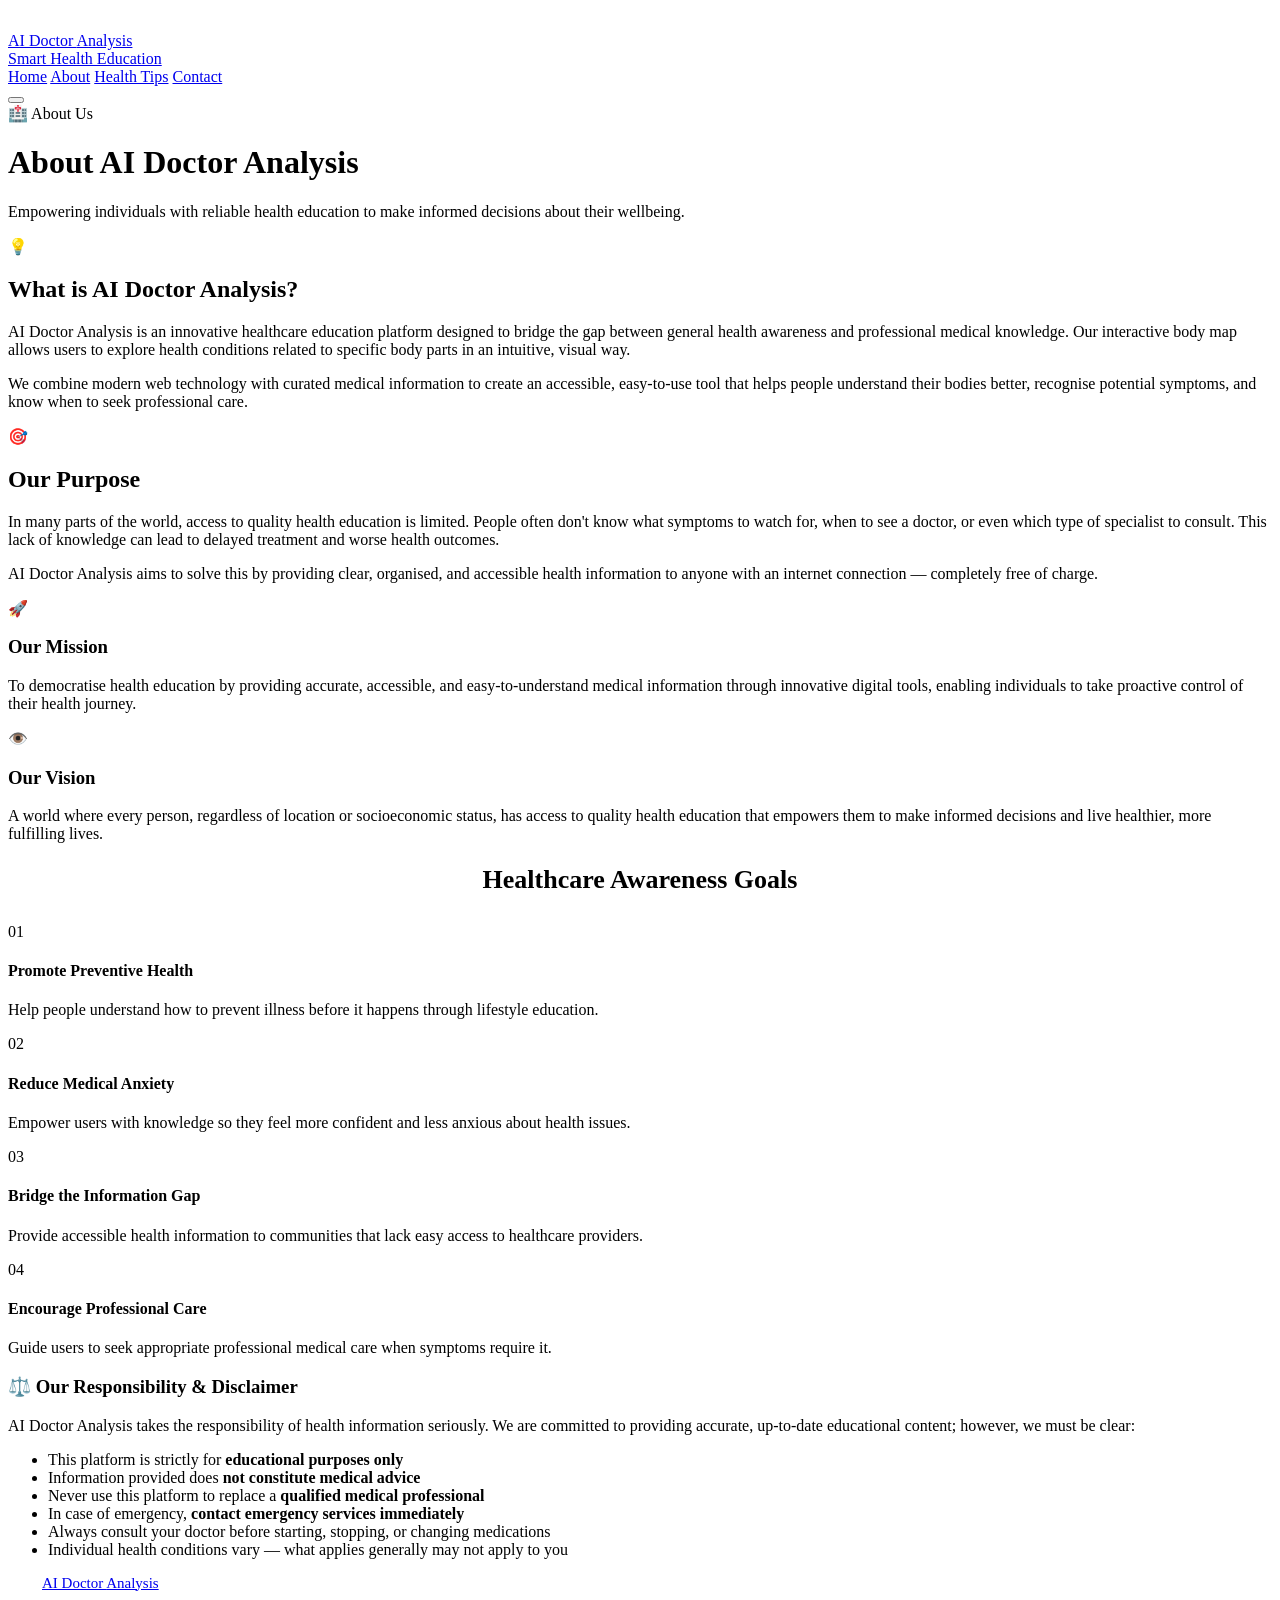
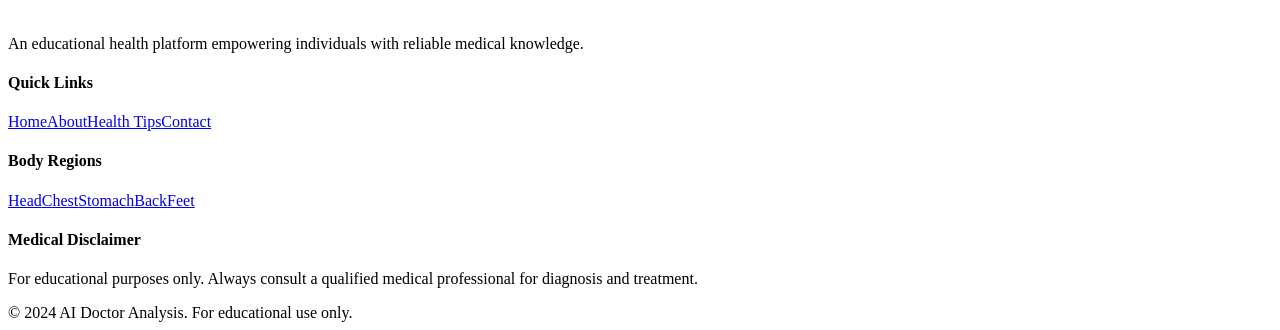
==== about.html @ 5b2f1f3f "Add files via upload" ====
<!DOCTYPE html>
<html lang="en">
<head>
<meta charset="UTF-8"><meta name="viewport" content="width=device-width,initial-scale=1">
<title>About — AI Doctor Analysis</title>
<link rel="stylesheet" href="css/style.css">
</head>
<body>
<header>
  <div class="hdr">
    <a href="index.html" class="logo">
      <div class="logo-ic"><svg width="20" height="20" viewBox="0 0 24 24" fill="none" stroke="white" stroke-width="2.5"><path d="M22 12h-4l-3 9L9 3l-3 9H2"/></svg></div>
      <div><div class="logo-t">AI Doctor <span>Analysis</span></div><div class="logo-s">Smart Health Education</div></div>
    </a>
    <nav class="main-nav" id="main-nav">
      <a href="index.html" class="nav-link">Home</a>
      <a href="about.html" class="nav-link active">About</a>
      <a href="tips.html" class="nav-link">Health Tips</a>
      <a href="contact.html" class="nav-link">Contact</a>
    </nav>
    <button class="hamburger" onclick="toggleMenu()"><span></span><span></span><span></span></button>
  </div>
</header>

<div class="pg-hero about">
  <div class="container">
    <div class="badge">🏥 About Us</div>
    <h1>About AI Doctor Analysis</h1>
    <p>Empowering individuals with reliable health education to make informed decisions about their wellbeing.</p>
  </div>
</div>

<div class="container about-body">

  <div class="about-card reveal">
    <div class="about-ico">💡</div>
    <div>
      <h2>What is AI Doctor Analysis?</h2>
      <p>AI Doctor Analysis is an innovative healthcare education platform designed to bridge the gap between general health awareness and professional medical knowledge. Our interactive body map allows users to explore health conditions related to specific body parts in an intuitive, visual way.</p>
      <p>We combine modern web technology with curated medical information to create an accessible, easy-to-use tool that helps people understand their bodies better, recognise potential symptoms, and know when to seek professional care.</p>
    </div>
  </div>

  <div class="about-card reveal">
    <div class="about-ico">🎯</div>
    <div>
      <h2>Our Purpose</h2>
      <p>In many parts of the world, access to quality health education is limited. People often don't know what symptoms to watch for, when to see a doctor, or even which type of specialist to consult. This lack of knowledge can lead to delayed treatment and worse health outcomes.</p>
      <p>AI Doctor Analysis aims to solve this by providing clear, organised, and accessible health information to anyone with an internet connection — completely free of charge.</p>
    </div>
  </div>

  <div class="mv-grid reveal">
    <div class="mv-card mission">
      <div class="mv-ico">🚀</div>
      <h3>Our Mission</h3>
      <p>To democratise health education by providing accurate, accessible, and easy-to-understand medical information through innovative digital tools, enabling individuals to take proactive control of their health journey.</p>
    </div>
    <div class="mv-card vision">
      <div class="mv-ico">👁️</div>
      <h3>Our Vision</h3>
      <p>A world where every person, regardless of location or socioeconomic status, has access to quality health education that empowers them to make informed decisions and live healthier, more fulfilling lives.</p>
    </div>
  </div>

  <div class="reveal">
    <h2 style="font-size:26px;color:var(--pr);text-align:center;margin-bottom:28px">Healthcare Awareness Goals</h2>
    <div class="goals-grid">
      <div class="goal-item"><div class="goal-num">01</div><div><h4>Promote Preventive Health</h4><p>Help people understand how to prevent illness before it happens through lifestyle education.</p></div></div>
      <div class="goal-item"><div class="goal-num">02</div><div><h4>Reduce Medical Anxiety</h4><p>Empower users with knowledge so they feel more confident and less anxious about health issues.</p></div></div>
      <div class="goal-item"><div class="goal-num">03</div><div><h4>Bridge the Information Gap</h4><p>Provide accessible health information to communities that lack easy access to healthcare providers.</p></div></div>
      <div class="goal-item"><div class="goal-num">04</div><div><h4>Encourage Professional Care</h4><p>Guide users to seek appropriate professional medical care when symptoms require it.</p></div></div>
    </div>
  </div>

  <div class="resp-card reveal">
    <h3>⚖️ Our Responsibility &amp; Disclaimer</h3>
    <p>AI Doctor Analysis takes the responsibility of health information seriously. We are committed to providing accurate, up-to-date educational content; however, we must be clear:</p>
    <ul>
      <li>This platform is strictly for <strong>educational purposes only</strong></li>
      <li>Information provided does <strong>not constitute medical advice</strong></li>
      <li>Never use this platform to replace a <strong>qualified medical professional</strong></li>
      <li>In case of emergency, <strong>contact emergency services immediately</strong></li>
      <li>Always consult your doctor before starting, stopping, or changing medications</li>
      <li>Individual health conditions vary — what applies generally may not apply to you</li>
    </ul>
  </div>

</div>

<footer>
  <div class="container">
    <div class="foot-grid">
      <div class="foot-brand">
        <a href="index.html" class="logo" style="margin-bottom:10px;display:inline-flex">
          <div class="logo-ic" style="width:34px;height:34px"><svg width="16" height="16" viewBox="0 0 24 24" fill="none" stroke="white" stroke-width="2.5"><path d="M22 12h-4l-3 9L9 3l-3 9H2"/></svg></div>
          <div><div class="logo-t" style="font-size:15px">AI Doctor <span>Analysis</span></div></div>
        </a>
        <p>An educational health platform empowering individuals with reliable medical knowledge.</p>
      </div>
      <div class="foot-links"><h4>Quick Links</h4><a href="index.html">Home</a><a href="about.html">About</a><a href="tips.html">Health Tips</a><a href="contact.html">Contact</a></div>
      <div class="foot-links"><h4>Body Regions</h4><a href="illness.html?part=head">Head</a><a href="illness.html?part=chest">Chest</a><a href="illness.html?part=stomach">Stomach</a><a href="illness.html?part=back">Back</a><a href="illness.html?part=feet">Feet</a></div>
      <div class="foot-disc"><h4>Medical Disclaimer</h4><p>For educational purposes only. Always consult a qualified medical professional for diagnosis and treatment.</p></div>
    </div>
    <div class="foot-btm">© 2024 AI Doctor Analysis. For educational use only.</div>
  </div>
</footer>

<div id="toast" class="toast"></div>
<script src="js/data.js"></script>
<script>document.addEventListener('DOMContentLoaded', initReveal);</script>
</body>
</html>
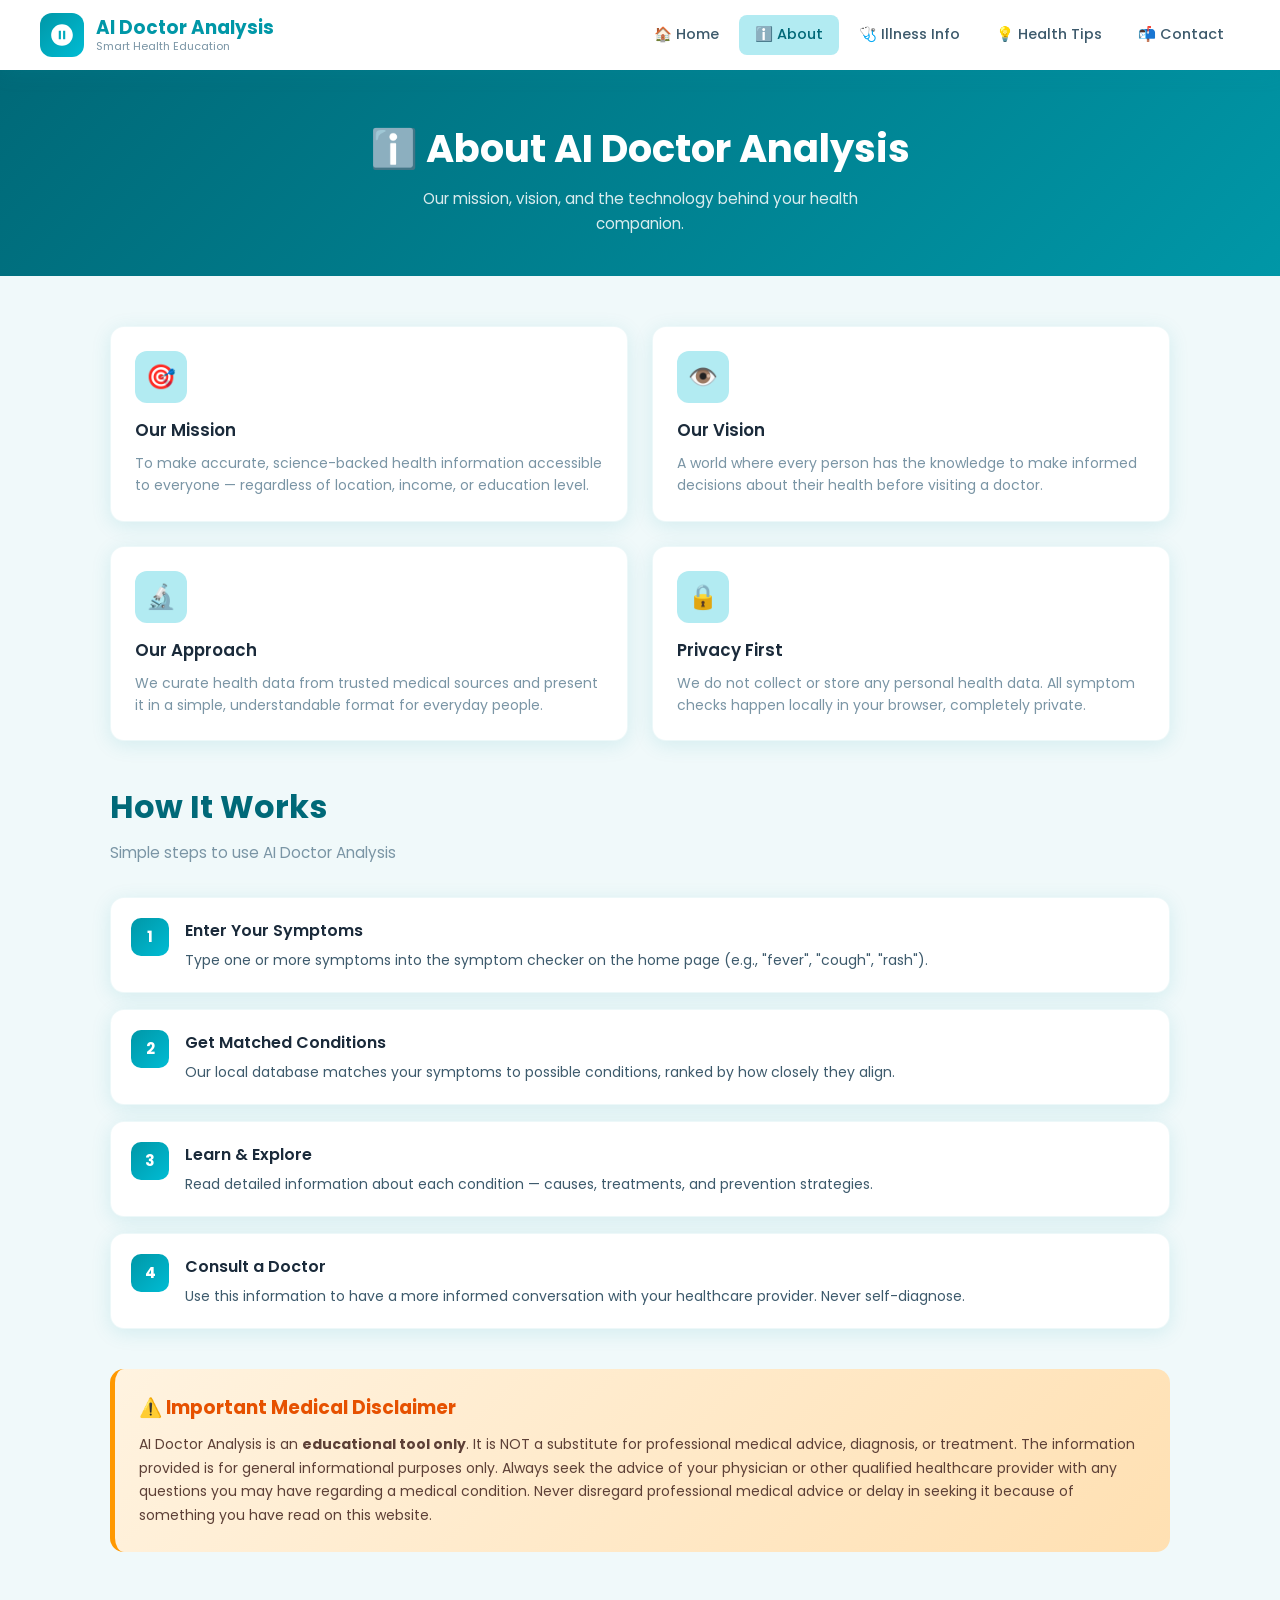
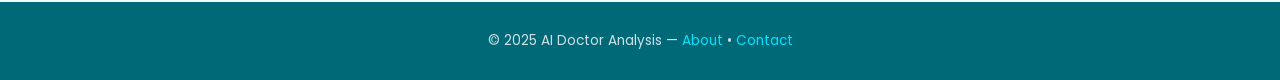
==== commit 19b14d3f: "Add files via upload" ====
--- a/about.html
+++ b/about.html
@@ -1,113 +1,140 @@
 <!DOCTYPE html>
 <html lang="en">
 <head>
-<meta charset="UTF-8"><meta name="viewport" content="width=device-width,initial-scale=1">
-<title>About — AI Doctor Analysis</title>
-<link rel="stylesheet" href="css/style.css">
+  <meta charset="UTF-8" />
+  <meta name="viewport" content="width=device-width, initial-scale=1.0" />
+  <title>About - AI Doctor Analysis</title>
+  <link rel="stylesheet" href="css/style.css" />
 </head>
 <body>
-<header>
-  <div class="hdr">
-    <a href="index.html" class="logo">
-      <div class="logo-ic"><svg width="20" height="20" viewBox="0 0 24 24" fill="none" stroke="white" stroke-width="2.5"><path d="M22 12h-4l-3 9L9 3l-3 9H2"/></svg></div>
-      <div><div class="logo-t">AI Doctor <span>Analysis</span></div><div class="logo-s">Smart Health Education</div></div>
-    </a>
-    <nav class="main-nav" id="main-nav">
-      <a href="index.html" class="nav-link">Home</a>
-      <a href="about.html" class="nav-link active">About</a>
-      <a href="tips.html" class="nav-link">Health Tips</a>
-      <a href="contact.html" class="nav-link">Contact</a>
-    </nav>
-    <button class="hamburger" onclick="toggleMenu()"><span></span><span></span><span></span></button>
-  </div>
-</header>
 
-<div class="pg-hero about">
-  <div class="container">
-    <div class="badge">🏥 About Us</div>
-    <h1>About AI Doctor Analysis</h1>
-    <p>Empowering individuals with reliable health education to make informed decisions about their wellbeing.</p>
-  </div>
-</div>
+  <div class="nav-overlay" id="navOverlay"></div>
 
-<div class="container about-body">
+  <nav class="navbar">
+    <div class="navbar-container">
+      <a href="index.html" class="navbar-brand">
+        <div class="brand-icon">
+          <svg viewBox="0 0 24 24" xmlns="http://www.w3.org/2000/svg">
+            <path d="M12 2C6.48 2 2 6.48 2 12s4.48 10 10 10 10-4.48 10-10S17.52 2 12 2zm-1 14H9V8h2v8zm4 0h-2V8h2v8z"/>
+          </svg>
+        </div>
+        <div class="brand-text">
+          <span class="brand-name">AI Doctor Analysis</span>
+          <span class="brand-tagline">Smart Health Education</span>
+        </div>
+      </a>
+      <button class="hamburger" id="hamburger" aria-label="Toggle menu" aria-expanded="false">
+        <span></span><span></span><span></span>
+      </button>
+      <ul class="navbar-links" id="navLinks">
+        <li><a href="index.html">🏠 Home</a></li>
+        <li><a href="about.html">ℹ️ About</a></li>
+        <li><a href="illness.html">🩺 Illness Info</a></li>
+        <li><a href="tips.html">💡 Health Tips</a></li>
+        <li><a href="contact.html">📬 Contact</a></li>
+      </ul>
+    </div>
+  </nav>
 
-  <div class="about-card reveal">
-    <div class="about-ico">💡</div>
-    <div>
-      <h2>What is AI Doctor Analysis?</h2>
-      <p>AI Doctor Analysis is an innovative healthcare education platform designed to bridge the gap between general health awareness and professional medical knowledge. Our interactive body map allows users to explore health conditions related to specific body parts in an intuitive, visual way.</p>
-      <p>We combine modern web technology with curated medical information to create an accessible, easy-to-use tool that helps people understand their bodies better, recognise potential symptoms, and know when to seek professional care.</p>
+  <main class="page-content">
+
+    <div class="page-header">
+      <h1>ℹ️ About AI Doctor Analysis</h1>
+      <p>Our mission, vision, and the technology behind your health companion.</p>
     </div>
-  </div>
 
-  <div class="about-card reveal">
-    <div class="about-ico">🎯</div>
-    <div>
-      <h2>Our Purpose</h2>
-      <p>In many parts of the world, access to quality health education is limited. People often don't know what symptoms to watch for, when to see a doctor, or even which type of specialist to consult. This lack of knowledge can lead to delayed treatment and worse health outcomes.</p>
-      <p>AI Doctor Analysis aims to solve this by providing clear, organised, and accessible health information to anyone with an internet connection — completely free of charge.</p>
-    </div>
-  </div>
+    <section class="section">
+      <div class="container">
 
-  <div class="mv-grid reveal">
-    <div class="mv-card mission">
-      <div class="mv-ico">🚀</div>
-      <h3>Our Mission</h3>
-      <p>To democratise health education by providing accurate, accessible, and easy-to-understand medical information through innovative digital tools, enabling individuals to take proactive control of their health journey.</p>
-    </div>
-    <div class="mv-card vision">
-      <div class="mv-ico">👁️</div>
-      <h3>Our Vision</h3>
-      <p>A world where every person, regardless of location or socioeconomic status, has access to quality health education that empowers them to make informed decisions and live healthier, more fulfilling lives.</p>
-    </div>
-  </div>
+        <!-- Mission -->
+        <div style="display:grid;grid-template-columns:1fr 1fr;gap:24px;margin-bottom:40px;" class="about-grid">
+          <div class="card">
+            <div class="card-icon">🎯</div>
+            <h3>Our Mission</h3>
+            <p>To make accurate, science-backed health information accessible to everyone — regardless of location, income, or education level.</p>
+          </div>
+          <div class="card">
+            <div class="card-icon">👁️</div>
+            <h3>Our Vision</h3>
+            <p>A world where every person has the knowledge to make informed decisions about their health before visiting a doctor.</p>
+          </div>
+          <div class="card">
+            <div class="card-icon">🔬</div>
+            <h3>Our Approach</h3>
+            <p>We curate health data from trusted medical sources and present it in a simple, understandable format for everyday people.</p>
+          </div>
+          <div class="card">
+            <div class="card-icon">🔒</div>
+            <h3>Privacy First</h3>
+            <p>We do not collect or store any personal health data. All symptom checks happen locally in your browser, completely private.</p>
+          </div>
+        </div>
 
-  <div class="reveal">
-    <h2 style="font-size:26px;color:var(--pr);text-align:center;margin-bottom:28px">Healthcare Awareness Goals</h2>
-    <div class="goals-grid">
-      <div class="goal-item"><div class="goal-num">01</div><div><h4>Promote Preventive Health</h4><p>Help people understand how to prevent illness before it happens through lifestyle education.</p></div></div>
-      <div class="goal-item"><div class="goal-num">02</div><div><h4>Reduce Medical Anxiety</h4><p>Empower users with knowledge so they feel more confident and less anxious about health issues.</p></div></div>
-      <div class="goal-item"><div class="goal-num">03</div><div><h4>Bridge the Information Gap</h4><p>Provide accessible health information to communities that lack easy access to healthcare providers.</p></div></div>
-      <div class="goal-item"><div class="goal-num">04</div><div><h4>Encourage Professional Care</h4><p>Guide users to seek appropriate professional medical care when symptoms require it.</p></div></div>
-    </div>
-  </div>
+        <!-- How It Works -->
+        <h2 class="section-title">How It Works</h2>
+        <p class="section-subtitle">Simple steps to use AI Doctor Analysis</p>
 
-  <div class="resp-card reveal">
-    <h3>⚖️ Our Responsibility &amp; Disclaimer</h3>
-    <p>AI Doctor Analysis takes the responsibility of health information seriously. We are committed to providing accurate, up-to-date educational content; however, we must be clear:</p>
-    <ul>
-      <li>This platform is strictly for <strong>educational purposes only</strong></li>
-      <li>Information provided does <strong>not constitute medical advice</strong></li>
-      <li>Never use this platform to replace a <strong>qualified medical professional</strong></li>
-      <li>In case of emergency, <strong>contact emergency services immediately</strong></li>
-      <li>Always consult your doctor before starting, stopping, or changing medications</li>
-      <li>Individual health conditions vary — what applies generally may not apply to you</li>
-    </ul>
-  </div>
+        <div style="display:flex;flex-direction:column;gap:16px;margin-bottom:40px;">
+          <div class="tip-item">
+            <div class="tip-number">1</div>
+            <div>
+              <h3 style="font-size:1rem;font-weight:600;color:var(--text-dark);margin-bottom:6px;">Enter Your Symptoms</h3>
+              <p style="font-size:0.875rem;color:var(--text-mid);">Type one or more symptoms into the symptom checker on the home page (e.g., "fever", "cough", "rash").</p>
+            </div>
+          </div>
+          <div class="tip-item">
+            <div class="tip-number">2</div>
+            <div>
+              <h3 style="font-size:1rem;font-weight:600;color:var(--text-dark);margin-bottom:6px;">Get Matched Conditions</h3>
+              <p style="font-size:0.875rem;color:var(--text-mid);">Our local database matches your symptoms to possible conditions, ranked by how closely they align.</p>
+            </div>
+          </div>
+          <div class="tip-item">
+            <div class="tip-number">3</div>
+            <div>
+              <h3 style="font-size:1rem;font-weight:600;color:var(--text-dark);margin-bottom:6px;">Learn & Explore</h3>
+              <p style="font-size:0.875rem;color:var(--text-mid);">Read detailed information about each condition — causes, treatments, and prevention strategies.</p>
+            </div>
+          </div>
+          <div class="tip-item">
+            <div class="tip-number">4</div>
+            <div>
+              <h3 style="font-size:1rem;font-weight:600;color:var(--text-dark);margin-bottom:6px;">Consult a Doctor</h3>
+              <p style="font-size:0.875rem;color:var(--text-mid);">Use this information to have a more informed conversation with your healthcare provider. Never self-diagnose.</p>
+            </div>
+          </div>
+        </div>
 
-</div>
+        <!-- Disclaimer Box -->
+        <div style="background:linear-gradient(135deg,#fff3e0,#ffe0b2);border-radius:var(--border-radius);padding:24px;border-left:5px solid #ff9800;">
+          <h3 style="color:#e65100;margin-bottom:10px;">⚠️ Important Medical Disclaimer</h3>
+          <p style="font-size:0.875rem;color:#5d4037;line-height:1.7;">
+            AI Doctor Analysis is an <strong>educational tool only</strong>. It is NOT a substitute for professional medical advice, diagnosis, or treatment. 
+            The information provided is for general informational purposes only. Always seek the advice of your physician or other qualified healthcare provider 
+            with any questions you may have regarding a medical condition. Never disregard professional medical advice or delay in seeking it because of 
+            something you have read on this website.
+          </p>
+        </div>
 
-<footer>
-  <div class="container">
-    <div class="foot-grid">
-      <div class="foot-brand">
-        <a href="index.html" class="logo" style="margin-bottom:10px;display:inline-flex">
-          <div class="logo-ic" style="width:34px;height:34px"><svg width="16" height="16" viewBox="0 0 24 24" fill="none" stroke="white" stroke-width="2.5"><path d="M22 12h-4l-3 9L9 3l-3 9H2"/></svg></div>
-          <div><div class="logo-t" style="font-size:15px">AI Doctor <span>Analysis</span></div></div>
-        </a>
-        <p>An educational health platform empowering individuals with reliable medical knowledge.</p>
       </div>
-      <div class="foot-links"><h4>Quick Links</h4><a href="index.html">Home</a><a href="about.html">About</a><a href="tips.html">Health Tips</a><a href="contact.html">Contact</a></div>
-      <div class="foot-links"><h4>Body Regions</h4><a href="illness.html?part=head">Head</a><a href="illness.html?part=chest">Chest</a><a href="illness.html?part=stomach">Stomach</a><a href="illness.html?part=back">Back</a><a href="illness.html?part=feet">Feet</a></div>
-      <div class="foot-disc"><h4>Medical Disclaimer</h4><p>For educational purposes only. Always consult a qualified medical professional for diagnosis and treatment.</p></div>
-    </div>
-    <div class="foot-btm">© 2024 AI Doctor Analysis. For educational use only.</div>
-  </div>
-</footer>
+    </section>
 
-<div id="toast" class="toast"></div>
-<script src="js/data.js"></script>
-<script>document.addEventListener('DOMContentLoaded', initReveal);</script>
+  </main>
+
+  <footer>
+    <p>&copy; 2025 AI Doctor Analysis &mdash; <a href="about.html">About</a> &bull; <a href="contact.html">Contact</a></p>
+  </footer>
+
+  <script src="js/data.js"></script>
+  <script src="js/navbar.js"></script>
+  <script>
+    // Make about-grid single column on mobile
+    const grid = document.querySelector('.about-grid');
+    function adjustGrid() {
+      grid.style.gridTemplateColumns = window.innerWidth < 640 ? '1fr' : '1fr 1fr';
+    }
+    adjustGrid();
+    window.addEventListener('resize', adjustGrid);
+  </script>
 </body>
 </html>
--- a/css/style.css
+++ b/css/style.css
@@ -0,0 +1,710 @@
+/* ==========================================
+   AI Doctor - Complete Mobile-Responsive CSS
+   ========================================== */
+
+@import url('https://fonts.googleapis.com/css2?family=Poppins:wght@300;400;500;600;700&display=swap');
+
+:root {
+  --primary: #0097a7;
+  --primary-dark: #006978;
+  --primary-light: #b2ebf2;
+  --secondary: #00bcd4;
+  --accent: #00e5ff;
+  --white: #ffffff;
+  --light-bg: #f0f9fa;
+  --text-dark: #1a2a3a;
+  --text-mid: #3d5a6c;
+  --text-light: #7a95a5;
+  --card-bg: #ffffff;
+  --shadow: 0 4px 20px rgba(0,151,167,0.12);
+  --shadow-hover: 0 8px 30px rgba(0,151,167,0.22);
+  --border-radius: 14px;
+  --nav-height: 70px;
+}
+
+* {
+  margin: 0;
+  padding: 0;
+  box-sizing: border-box;
+}
+
+html {
+  scroll-behavior: smooth;
+}
+
+body {
+  font-family: 'Poppins', sans-serif;
+  background-color: var(--light-bg);
+  color: var(--text-dark);
+  line-height: 1.6;
+}
+
+/* ==========================================
+   NAVBAR - FULLY MOBILE RESPONSIVE
+   ========================================== */
+
+.navbar {
+  position: fixed;
+  top: 0;
+  left: 0;
+  width: 100%;
+  height: var(--nav-height);
+  background: var(--white);
+  box-shadow: 0 2px 20px rgba(0,151,167,0.15);
+  z-index: 1000;
+  display: flex;
+  align-items: center;
+  padding: 0 24px;
+}
+
+.navbar-container {
+  width: 100%;
+  max-width: 1200px;
+  margin: 0 auto;
+  display: flex;
+  align-items: center;
+  justify-content: space-between;
+}
+
+/* Logo */
+.navbar-brand {
+  display: flex;
+  align-items: center;
+  gap: 12px;
+  text-decoration: none;
+}
+
+.brand-icon {
+  width: 44px;
+  height: 44px;
+  background: linear-gradient(135deg, var(--primary), var(--secondary));
+  border-radius: 12px;
+  display: flex;
+  align-items: center;
+  justify-content: center;
+  flex-shrink: 0;
+}
+
+.brand-icon svg {
+  width: 26px;
+  height: 26px;
+  fill: white;
+}
+
+.brand-text {
+  display: flex;
+  flex-direction: column;
+  line-height: 1.2;
+}
+
+.brand-name {
+  font-size: 1.15rem;
+  font-weight: 700;
+  color: var(--primary);
+}
+
+.brand-tagline {
+  font-size: 0.68rem;
+  color: var(--text-light);
+  font-weight: 400;
+}
+
+/* Nav Links - Desktop */
+.navbar-links {
+  display: flex;
+  align-items: center;
+  gap: 4px;
+  list-style: none;
+}
+
+.navbar-links a {
+  text-decoration: none;
+  color: var(--text-mid);
+  font-size: 0.9rem;
+  font-weight: 500;
+  padding: 8px 16px;
+  border-radius: 8px;
+  transition: all 0.2s ease;
+  display: block;
+}
+
+.navbar-links a:hover,
+.navbar-links a.active {
+  background: var(--primary-light);
+  color: var(--primary-dark);
+}
+
+/* Hamburger Button - Hidden on desktop */
+.hamburger {
+  display: none;
+  flex-direction: column;
+  gap: 5px;
+  cursor: pointer;
+  padding: 8px;
+  border-radius: 8px;
+  border: none;
+  background: transparent;
+  transition: background 0.2s;
+  z-index: 1100;
+}
+
+.hamburger:hover {
+  background: var(--primary-light);
+}
+
+.hamburger span {
+  display: block;
+  width: 24px;
+  height: 2.5px;
+  background: var(--primary);
+  border-radius: 3px;
+  transition: all 0.3s ease;
+  transform-origin: center;
+}
+
+/* Hamburger Animation when open */
+.hamburger.open span:nth-child(1) {
+  transform: translateY(7.5px) rotate(45deg);
+}
+
+.hamburger.open span:nth-child(2) {
+  opacity: 0;
+  transform: scaleX(0);
+}
+
+.hamburger.open span:nth-child(3) {
+  transform: translateY(-7.5px) rotate(-45deg);
+}
+
+/* Mobile Overlay */
+.nav-overlay {
+  display: none;
+  position: fixed;
+  inset: 0;
+  background: rgba(0, 80, 95, 0.4);
+  backdrop-filter: blur(2px);
+  z-index: 998;
+  opacity: 0;
+  transition: opacity 0.3s ease;
+}
+
+.nav-overlay.active {
+  opacity: 1;
+}
+
+/* ==========================================
+   MOBILE NAVBAR
+   ========================================== */
+
+@media (max-width: 768px) {
+  .hamburger {
+    display: flex;
+  }
+
+  /* Mobile menu panel - slides in from right */
+  .navbar-links {
+    position: fixed;
+    top: 0;
+    right: -100%;
+    width: min(280px, 80vw);
+    height: 100vh;
+    background: var(--white);
+    flex-direction: column;
+    align-items: stretch;
+    gap: 0;
+    padding: calc(var(--nav-height) + 16px) 20px 20px;
+    box-shadow: -4px 0 30px rgba(0,151,167,0.18);
+    z-index: 1050;
+    transition: right 0.35s cubic-bezier(0.25, 0.46, 0.45, 0.94);
+    overflow-y: auto;
+  }
+
+  .navbar-links.open {
+    right: 0;
+  }
+
+  .navbar-links li {
+    width: 100%;
+  }
+
+  .navbar-links a {
+    padding: 14px 20px;
+    font-size: 1rem;
+    border-radius: 10px;
+    display: flex;
+    align-items: center;
+    gap: 10px;
+    color: var(--text-dark);
+    border-bottom: 1px solid rgba(0,151,167,0.08);
+  }
+
+  .navbar-links a:last-of-type {
+    border-bottom: none;
+  }
+
+  .navbar-links a:hover,
+  .navbar-links a.active {
+    background: var(--primary-light);
+    color: var(--primary-dark);
+    transform: translateX(4px);
+  }
+
+  /* Show overlay on mobile */
+  .nav-overlay {
+    display: block;
+  }
+
+  /* Prevent body scroll when menu is open */
+  body.nav-open {
+    overflow: hidden;
+  }
+}
+
+/* ==========================================
+   PAGE LAYOUT
+   ========================================== */
+
+.page-content {
+  margin-top: var(--nav-height);
+  min-height: calc(100vh - var(--nav-height));
+}
+
+/* Hero Section */
+.hero {
+  background: linear-gradient(135deg, var(--primary-dark) 0%, var(--primary) 50%, var(--secondary) 100%);
+  color: white;
+  padding: 70px 24px 60px;
+  text-align: center;
+  position: relative;
+  overflow: hidden;
+}
+
+.hero::before {
+  content: '';
+  position: absolute;
+  inset: 0;
+  background: url("data:image/svg+xml,%3Csvg width='60' height='60' viewBox='0 0 60 60' xmlns='http://www.w3.org/2000/svg'%3E%3Cg fill='none' fill-rule='evenodd'%3E%3Cg fill='%23ffffff' fill-opacity='0.05'%3E%3Ccircle cx='30' cy='30' r='4'/%3E%3C/g%3E%3C/g%3E%3C/svg%3E");
+  pointer-events: none;
+}
+
+.hero h1 {
+  font-size: clamp(1.8rem, 5vw, 3rem);
+  font-weight: 700;
+  margin-bottom: 14px;
+  position: relative;
+}
+
+.hero p {
+  font-size: clamp(0.95rem, 2.5vw, 1.15rem);
+  opacity: 0.88;
+  max-width: 560px;
+  margin: 0 auto 28px;
+  position: relative;
+}
+
+/* Container */
+.container {
+  max-width: 1100px;
+  margin: 0 auto;
+  padding: 0 20px;
+}
+
+/* Section */
+.section {
+  padding: 50px 24px;
+}
+
+.section-title {
+  font-size: clamp(1.4rem, 3.5vw, 2rem);
+  font-weight: 700;
+  color: var(--primary-dark);
+  margin-bottom: 8px;
+}
+
+.section-subtitle {
+  color: var(--text-light);
+  font-size: 0.95rem;
+  margin-bottom: 32px;
+}
+
+/* Cards Grid */
+.cards-grid {
+  display: grid;
+  grid-template-columns: repeat(auto-fill, minmax(260px, 1fr));
+  gap: 20px;
+}
+
+.card {
+  background: var(--card-bg);
+  border-radius: var(--border-radius);
+  padding: 24px;
+  box-shadow: var(--shadow);
+  transition: transform 0.25s ease, box-shadow 0.25s ease;
+  border: 1px solid rgba(0,151,167,0.07);
+}
+
+.card:hover {
+  transform: translateY(-4px);
+  box-shadow: var(--shadow-hover);
+}
+
+.card-icon {
+  width: 52px;
+  height: 52px;
+  background: var(--primary-light);
+  border-radius: 12px;
+  display: flex;
+  align-items: center;
+  justify-content: center;
+  margin-bottom: 14px;
+  font-size: 1.5rem;
+}
+
+.card h3 {
+  font-size: 1.05rem;
+  font-weight: 600;
+  color: var(--text-dark);
+  margin-bottom: 8px;
+}
+
+.card p {
+  font-size: 0.875rem;
+  color: var(--text-light);
+  line-height: 1.6;
+}
+
+/* Buttons */
+.btn {
+  display: inline-flex;
+  align-items: center;
+  gap: 8px;
+  padding: 12px 28px;
+  border-radius: 10px;
+  font-family: 'Poppins', sans-serif;
+  font-size: 0.92rem;
+  font-weight: 600;
+  cursor: pointer;
+  border: none;
+  text-decoration: none;
+  transition: all 0.25s ease;
+}
+
+.btn-primary {
+  background: var(--white);
+  color: var(--primary);
+}
+
+.btn-primary:hover {
+  background: var(--primary-light);
+  transform: translateY(-2px);
+  box-shadow: 0 6px 20px rgba(0,0,0,0.15);
+}
+
+.btn-outline {
+  background: transparent;
+  color: var(--white);
+  border: 2px solid rgba(255,255,255,0.6);
+}
+
+.btn-outline:hover {
+  background: rgba(255,255,255,0.12);
+  border-color: white;
+}
+
+/* Search Box */
+.search-box {
+  display: flex;
+  max-width: 520px;
+  margin: 0 auto;
+  background: white;
+  border-radius: 50px;
+  overflow: hidden;
+  box-shadow: 0 4px 20px rgba(0,0,0,0.15);
+  position: relative;
+}
+
+.search-box input {
+  flex: 1;
+  border: none;
+  outline: none;
+  padding: 14px 20px;
+  font-family: 'Poppins', sans-serif;
+  font-size: 0.92rem;
+  color: var(--text-dark);
+}
+
+.search-box button {
+  background: var(--primary);
+  color: white;
+  border: none;
+  padding: 14px 24px;
+  font-family: 'Poppins', sans-serif;
+  font-weight: 600;
+  font-size: 0.9rem;
+  cursor: pointer;
+  transition: background 0.2s;
+}
+
+.search-box button:hover {
+  background: var(--primary-dark);
+}
+
+/* Symptom Result Box */
+.result-box {
+  max-width: 700px;
+  margin: 24px auto 0;
+  background: white;
+  border-radius: var(--border-radius);
+  padding: 24px;
+  box-shadow: var(--shadow);
+  text-align: left;
+  display: none;
+}
+
+.result-box.show {
+  display: block;
+  animation: fadeInUp 0.4s ease;
+}
+
+@keyframes fadeInUp {
+  from { opacity: 0; transform: translateY(16px); }
+  to   { opacity: 1; transform: translateY(0); }
+}
+
+.result-box h3 {
+  color: var(--primary-dark);
+  font-size: 1.05rem;
+  margin-bottom: 12px;
+  display: flex;
+  align-items: center;
+  gap: 8px;
+}
+
+.result-box ul {
+  list-style: none;
+  display: flex;
+  flex-direction: column;
+  gap: 8px;
+}
+
+.result-box li {
+  padding: 10px 14px;
+  background: var(--light-bg);
+  border-radius: 8px;
+  font-size: 0.875rem;
+  color: var(--text-mid);
+  border-left: 3px solid var(--primary);
+}
+
+/* Tags */
+.tag {
+  display: inline-block;
+  padding: 4px 12px;
+  background: var(--primary-light);
+  color: var(--primary-dark);
+  border-radius: 20px;
+  font-size: 0.78rem;
+  font-weight: 500;
+}
+
+/* Tip Item */
+.tip-item {
+  background: var(--card-bg);
+  border-radius: var(--border-radius);
+  padding: 20px;
+  display: flex;
+  gap: 16px;
+  align-items: flex-start;
+  box-shadow: var(--shadow);
+  border: 1px solid rgba(0,151,167,0.07);
+  transition: transform 0.2s, box-shadow 0.2s;
+}
+
+.tip-item:hover {
+  transform: translateY(-3px);
+  box-shadow: var(--shadow-hover);
+}
+
+.tip-number {
+  width: 38px;
+  height: 38px;
+  background: linear-gradient(135deg, var(--primary), var(--secondary));
+  color: white;
+  border-radius: 10px;
+  display: flex;
+  align-items: center;
+  justify-content: center;
+  font-weight: 700;
+  font-size: 0.95rem;
+  flex-shrink: 0;
+}
+
+/* Form Styles */
+.form-group {
+  margin-bottom: 18px;
+}
+
+.form-group label {
+  display: block;
+  font-size: 0.875rem;
+  font-weight: 500;
+  color: var(--text-mid);
+  margin-bottom: 6px;
+}
+
+.form-group input,
+.form-group textarea,
+.form-group select {
+  width: 100%;
+  padding: 12px 16px;
+  border: 1.5px solid #d0e8ec;
+  border-radius: 10px;
+  font-family: 'Poppins', sans-serif;
+  font-size: 0.9rem;
+  color: var(--text-dark);
+  background: white;
+  outline: none;
+  transition: border-color 0.2s, box-shadow 0.2s;
+}
+
+.form-group input:focus,
+.form-group textarea:focus,
+.form-group select:focus {
+  border-color: var(--primary);
+  box-shadow: 0 0 0 3px rgba(0,151,167,0.12);
+}
+
+.form-group textarea {
+  resize: vertical;
+  min-height: 110px;
+}
+
+/* Page Header (for inner pages) */
+.page-header {
+  background: linear-gradient(135deg, var(--primary-dark), var(--primary));
+  color: white;
+  padding: 48px 24px 40px;
+  text-align: center;
+}
+
+.page-header h1 {
+  font-size: clamp(1.6rem, 4vw, 2.4rem);
+  font-weight: 700;
+  margin-bottom: 8px;
+}
+
+.page-header p {
+  font-size: 0.95rem;
+  opacity: 0.85;
+  max-width: 500px;
+  margin: 0 auto;
+}
+
+/* Footer */
+footer {
+  background: var(--primary-dark);
+  color: rgba(255,255,255,0.8);
+  padding: 28px 24px;
+  text-align: center;
+  font-size: 0.85rem;
+}
+
+footer a {
+  color: var(--accent);
+  text-decoration: none;
+}
+
+/* Illness Filter Bar */
+.filter-bar {
+  display: flex;
+  flex-wrap: wrap;
+  gap: 8px;
+  margin-bottom: 24px;
+}
+
+.filter-btn {
+  padding: 7px 16px;
+  border-radius: 20px;
+  border: 1.5px solid var(--primary);
+  background: transparent;
+  color: var(--primary);
+  font-family: 'Poppins', sans-serif;
+  font-size: 0.83rem;
+  font-weight: 500;
+  cursor: pointer;
+  transition: all 0.2s;
+}
+
+.filter-btn.active,
+.filter-btn:hover {
+  background: var(--primary);
+  color: white;
+}
+
+/* Stats Row */
+.stats-row {
+  display: grid;
+  grid-template-columns: repeat(auto-fit, minmax(150px, 1fr));
+  gap: 16px;
+  margin: 32px 0;
+}
+
+.stat-item {
+  background: white;
+  border-radius: var(--border-radius);
+  padding: 20px;
+  text-align: center;
+  box-shadow: var(--shadow);
+}
+
+.stat-number {
+  font-size: 2rem;
+  font-weight: 700;
+  color: var(--primary);
+  line-height: 1;
+}
+
+.stat-label {
+  font-size: 0.8rem;
+  color: var(--text-light);
+  margin-top: 4px;
+}
+
+/* Responsive tweaks */
+@media (max-width: 480px) {
+  .navbar {
+    padding: 0 16px;
+  }
+
+  .hero {
+    padding: 50px 16px 44px;
+  }
+
+  .section {
+    padding: 36px 16px;
+  }
+
+  .cards-grid {
+    grid-template-columns: 1fr;
+  }
+
+  .search-box {
+    flex-direction: column;
+    border-radius: 14px;
+    overflow: visible;
+  }
+
+  .search-box input {
+    border-radius: 10px;
+  }
+
+  .search-box button {
+    border-radius: 10px;
+    width: 100%;
+    text-align: center;
+  }
+
+  .btn {
+    padding: 11px 20px;
+  }
+}
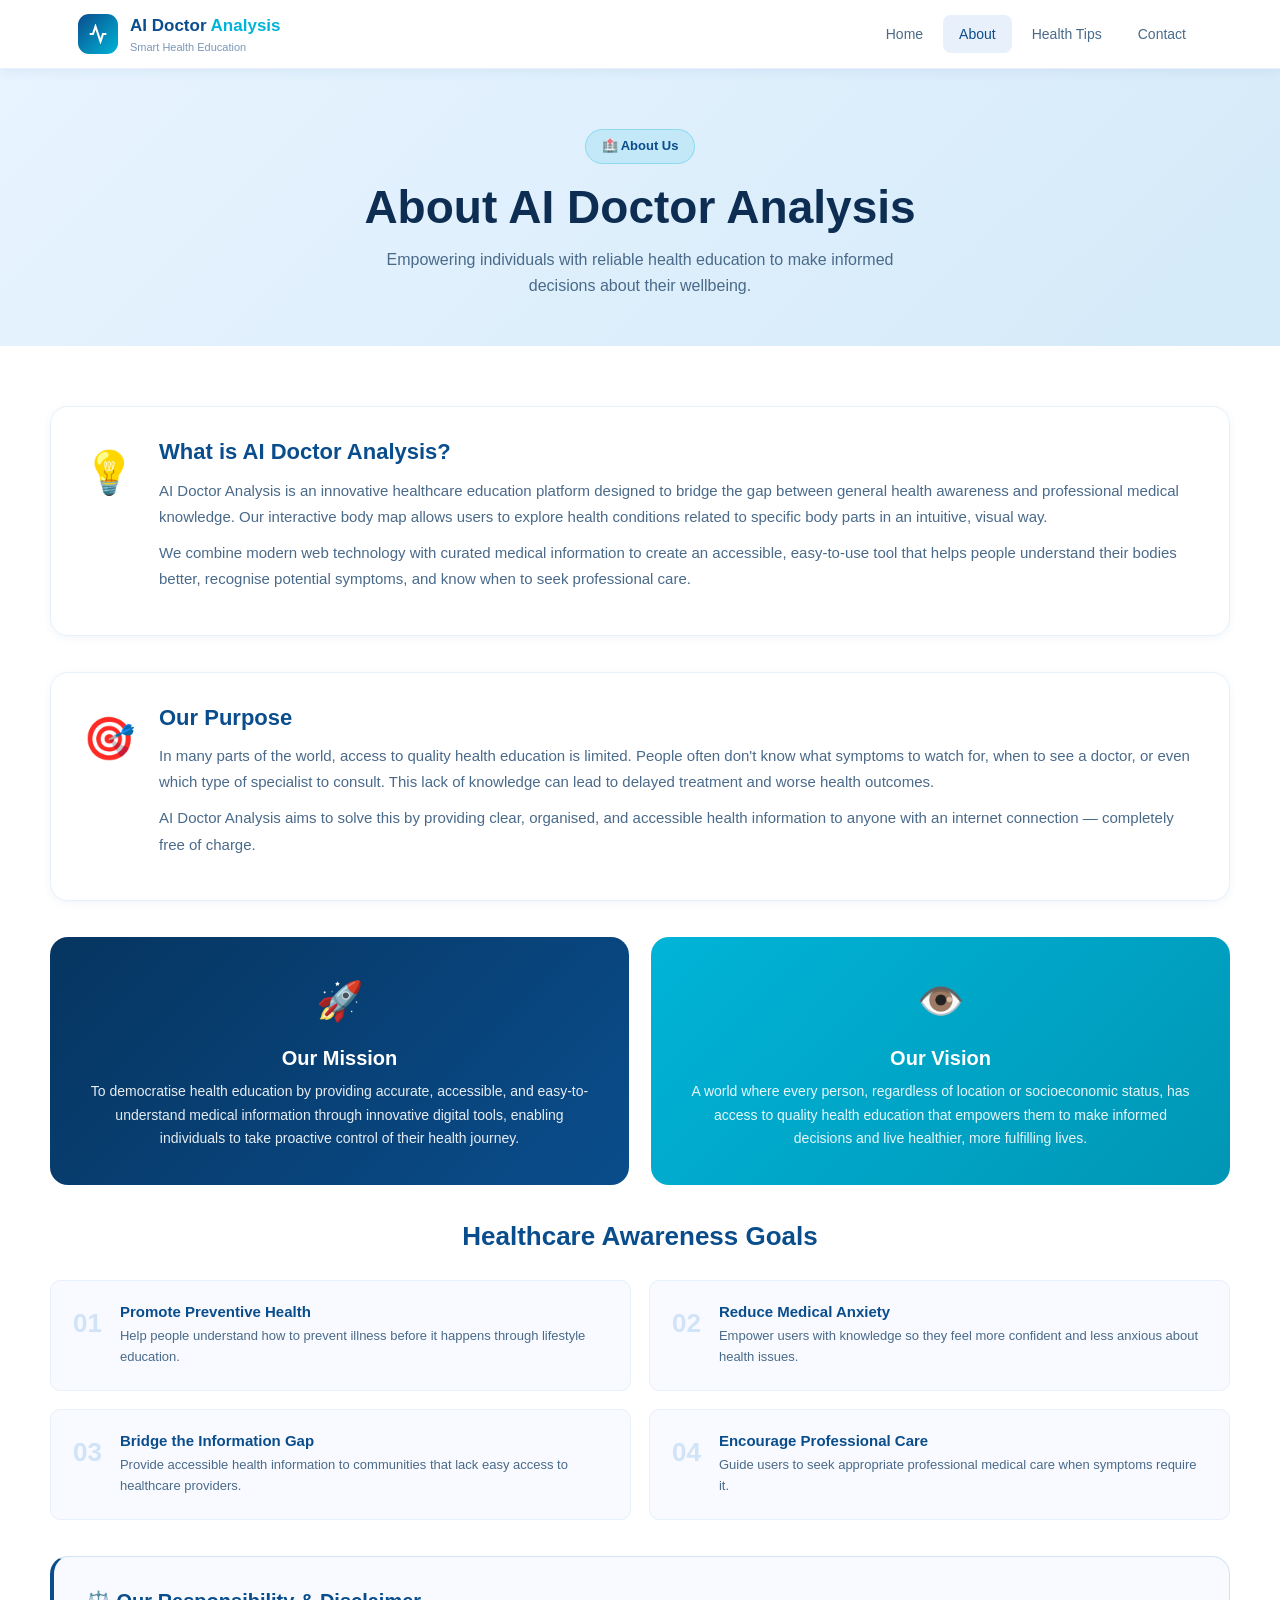
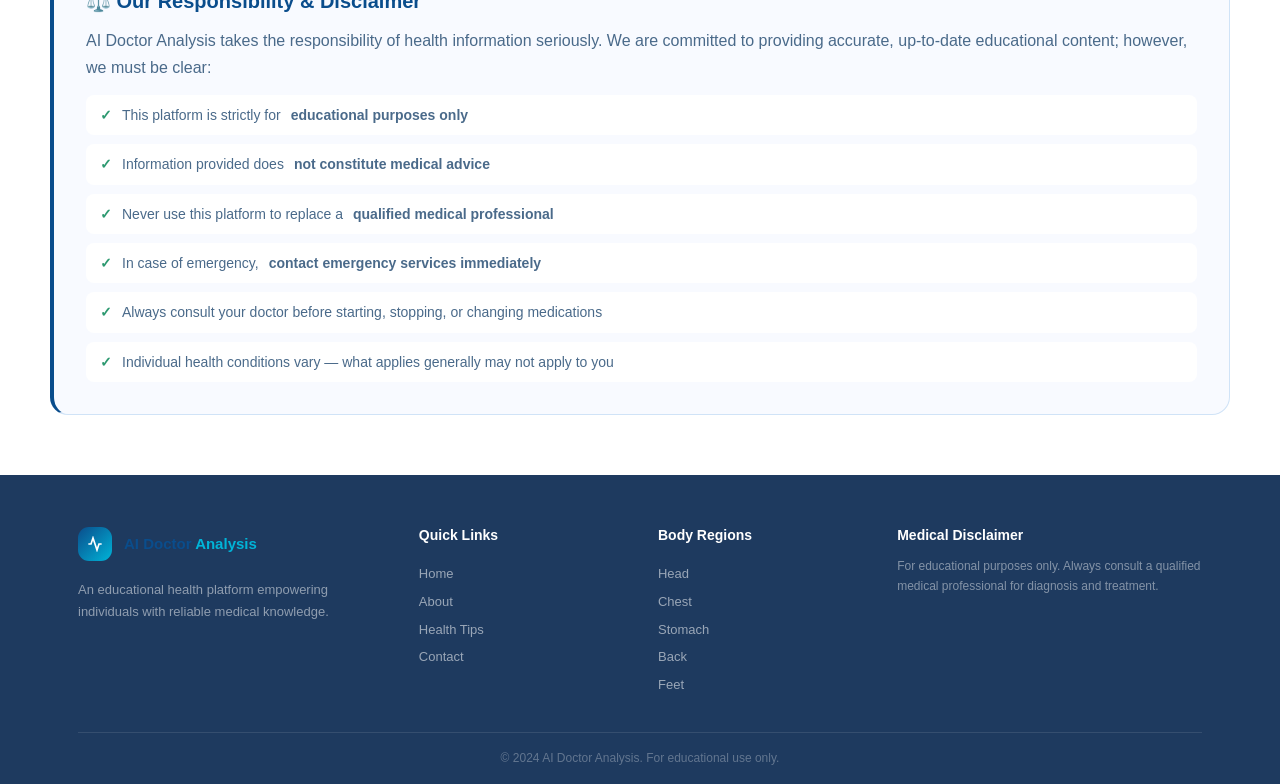
==== commit 7a798cd2: "Add files via upload" ====
--- a/about.html
+++ b/about.html
@@ -1,140 +1,113 @@
 <!DOCTYPE html>
 <html lang="en">
 <head>
-  <meta charset="UTF-8" />
-  <meta name="viewport" content="width=device-width, initial-scale=1.0" />
-  <title>About - AI Doctor Analysis</title>
-  <link rel="stylesheet" href="css/style.css" />
+<meta charset="UTF-8"><meta name="viewport" content="width=device-width,initial-scale=1">
+<title>About — AI Doctor Analysis</title>
+<link rel="stylesheet" href="css/style.css">
 </head>
 <body>
+<header>
+  <div class="hdr">
+    <a href="index.html" class="logo">
+      <div class="logo-ic"><svg width="20" height="20" viewBox="0 0 24 24" fill="none" stroke="white" stroke-width="2.5"><path d="M22 12h-4l-3 9L9 3l-3 9H2"/></svg></div>
+      <div><div class="logo-t">AI Doctor <span>Analysis</span></div><div class="logo-s">Smart Health Education</div></div>
+    </a>
+    <nav class="main-nav" id="main-nav">
+      <a href="index.html" class="nav-link">Home</a>
+      <a href="about.html" class="nav-link active">About</a>
+      <a href="tips.html" class="nav-link">Health Tips</a>
+      <a href="contact.html" class="nav-link">Contact</a>
+    </nav>
+    <button class="hamburger" onclick="toggleMenu()"><span></span><span></span><span></span></button>
+  </div>
+</header>
 
-  <div class="nav-overlay" id="navOverlay"></div>
+<div class="pg-hero about">
+  <div class="container">
+    <div class="badge">🏥 About Us</div>
+    <h1>About AI Doctor Analysis</h1>
+    <p>Empowering individuals with reliable health education to make informed decisions about their wellbeing.</p>
+  </div>
+</div>
 
-  <nav class="navbar">
-    <div class="navbar-container">
-      <a href="index.html" class="navbar-brand">
-        <div class="brand-icon">
-          <svg viewBox="0 0 24 24" xmlns="http://www.w3.org/2000/svg">
-            <path d="M12 2C6.48 2 2 6.48 2 12s4.48 10 10 10 10-4.48 10-10S17.52 2 12 2zm-1 14H9V8h2v8zm4 0h-2V8h2v8z"/>
-          </svg>
-        </div>
-        <div class="brand-text">
-          <span class="brand-name">AI Doctor Analysis</span>
-          <span class="brand-tagline">Smart Health Education</span>
-        </div>
-      </a>
-      <button class="hamburger" id="hamburger" aria-label="Toggle menu" aria-expanded="false">
-        <span></span><span></span><span></span>
-      </button>
-      <ul class="navbar-links" id="navLinks">
-        <li><a href="index.html">🏠 Home</a></li>
-        <li><a href="about.html">ℹ️ About</a></li>
-        <li><a href="illness.html">🩺 Illness Info</a></li>
-        <li><a href="tips.html">💡 Health Tips</a></li>
-        <li><a href="contact.html">📬 Contact</a></li>
-      </ul>
+<div class="container about-body">
+
+  <div class="about-card reveal">
+    <div class="about-ico">💡</div>
+    <div>
+      <h2>What is AI Doctor Analysis?</h2>
+      <p>AI Doctor Analysis is an innovative healthcare education platform designed to bridge the gap between general health awareness and professional medical knowledge. Our interactive body map allows users to explore health conditions related to specific body parts in an intuitive, visual way.</p>
+      <p>We combine modern web technology with curated medical information to create an accessible, easy-to-use tool that helps people understand their bodies better, recognise potential symptoms, and know when to seek professional care.</p>
     </div>
-  </nav>
+  </div>
 
-  <main class="page-content">
+  <div class="about-card reveal">
+    <div class="about-ico">🎯</div>
+    <div>
+      <h2>Our Purpose</h2>
+      <p>In many parts of the world, access to quality health education is limited. People often don't know what symptoms to watch for, when to see a doctor, or even which type of specialist to consult. This lack of knowledge can lead to delayed treatment and worse health outcomes.</p>
+      <p>AI Doctor Analysis aims to solve this by providing clear, organised, and accessible health information to anyone with an internet connection — completely free of charge.</p>
+    </div>
+  </div>
 
-    <div class="page-header">
-      <h1>ℹ️ About AI Doctor Analysis</h1>
-      <p>Our mission, vision, and the technology behind your health companion.</p>
+  <div class="mv-grid reveal">
+    <div class="mv-card mission">
+      <div class="mv-ico">🚀</div>
+      <h3>Our Mission</h3>
+      <p>To democratise health education by providing accurate, accessible, and easy-to-understand medical information through innovative digital tools, enabling individuals to take proactive control of their health journey.</p>
     </div>
+    <div class="mv-card vision">
+      <div class="mv-ico">👁️</div>
+      <h3>Our Vision</h3>
+      <p>A world where every person, regardless of location or socioeconomic status, has access to quality health education that empowers them to make informed decisions and live healthier, more fulfilling lives.</p>
+    </div>
+  </div>
 
-    <section class="section">
-      <div class="container">
+  <div class="reveal">
+    <h2 style="font-size:26px;color:var(--pr);text-align:center;margin-bottom:28px">Healthcare Awareness Goals</h2>
+    <div class="goals-grid">
+      <div class="goal-item"><div class="goal-num">01</div><div><h4>Promote Preventive Health</h4><p>Help people understand how to prevent illness before it happens through lifestyle education.</p></div></div>
+      <div class="goal-item"><div class="goal-num">02</div><div><h4>Reduce Medical Anxiety</h4><p>Empower users with knowledge so they feel more confident and less anxious about health issues.</p></div></div>
+      <div class="goal-item"><div class="goal-num">03</div><div><h4>Bridge the Information Gap</h4><p>Provide accessible health information to communities that lack easy access to healthcare providers.</p></div></div>
+      <div class="goal-item"><div class="goal-num">04</div><div><h4>Encourage Professional Care</h4><p>Guide users to seek appropriate professional medical care when symptoms require it.</p></div></div>
+    </div>
+  </div>
 
-        <!-- Mission -->
-        <div style="display:grid;grid-template-columns:1fr 1fr;gap:24px;margin-bottom:40px;" class="about-grid">
-          <div class="card">
-            <div class="card-icon">🎯</div>
-            <h3>Our Mission</h3>
-            <p>To make accurate, science-backed health information accessible to everyone — regardless of location, income, or education level.</p>
-          </div>
-          <div class="card">
-            <div class="card-icon">👁️</div>
-            <h3>Our Vision</h3>
-            <p>A world where every person has the knowledge to make informed decisions about their health before visiting a doctor.</p>
-          </div>
-          <div class="card">
-            <div class="card-icon">🔬</div>
-            <h3>Our Approach</h3>
-            <p>We curate health data from trusted medical sources and present it in a simple, understandable format for everyday people.</p>
-          </div>
-          <div class="card">
-            <div class="card-icon">🔒</div>
-            <h3>Privacy First</h3>
-            <p>We do not collect or store any personal health data. All symptom checks happen locally in your browser, completely private.</p>
-          </div>
-        </div>
+  <div class="resp-card reveal">
+    <h3>⚖️ Our Responsibility &amp; Disclaimer</h3>
+    <p>AI Doctor Analysis takes the responsibility of health information seriously. We are committed to providing accurate, up-to-date educational content; however, we must be clear:</p>
+    <ul>
+      <li>This platform is strictly for <strong>educational purposes only</strong></li>
+      <li>Information provided does <strong>not constitute medical advice</strong></li>
+      <li>Never use this platform to replace a <strong>qualified medical professional</strong></li>
+      <li>In case of emergency, <strong>contact emergency services immediately</strong></li>
+      <li>Always consult your doctor before starting, stopping, or changing medications</li>
+      <li>Individual health conditions vary — what applies generally may not apply to you</li>
+    </ul>
+  </div>
 
-        <!-- How It Works -->
-        <h2 class="section-title">How It Works</h2>
-        <p class="section-subtitle">Simple steps to use AI Doctor Analysis</p>
+</div>
 
-        <div style="display:flex;flex-direction:column;gap:16px;margin-bottom:40px;">
-          <div class="tip-item">
-            <div class="tip-number">1</div>
-            <div>
-              <h3 style="font-size:1rem;font-weight:600;color:var(--text-dark);margin-bottom:6px;">Enter Your Symptoms</h3>
-              <p style="font-size:0.875rem;color:var(--text-mid);">Type one or more symptoms into the symptom checker on the home page (e.g., "fever", "cough", "rash").</p>
-            </div>
-          </div>
-          <div class="tip-item">
-            <div class="tip-number">2</div>
-            <div>
-              <h3 style="font-size:1rem;font-weight:600;color:var(--text-dark);margin-bottom:6px;">Get Matched Conditions</h3>
-              <p style="font-size:0.875rem;color:var(--text-mid);">Our local database matches your symptoms to possible conditions, ranked by how closely they align.</p>
-            </div>
-          </div>
-          <div class="tip-item">
-            <div class="tip-number">3</div>
-            <div>
-              <h3 style="font-size:1rem;font-weight:600;color:var(--text-dark);margin-bottom:6px;">Learn & Explore</h3>
-              <p style="font-size:0.875rem;color:var(--text-mid);">Read detailed information about each condition — causes, treatments, and prevention strategies.</p>
-            </div>
-          </div>
-          <div class="tip-item">
-            <div class="tip-number">4</div>
-            <div>
-              <h3 style="font-size:1rem;font-weight:600;color:var(--text-dark);margin-bottom:6px;">Consult a Doctor</h3>
-              <p style="font-size:0.875rem;color:var(--text-mid);">Use this information to have a more informed conversation with your healthcare provider. Never self-diagnose.</p>
-            </div>
-          </div>
-        </div>
+<footer>
+  <div class="container">
+    <div class="foot-grid">
+      <div class="foot-brand">
+        <a href="index.html" class="logo" style="margin-bottom:10px;display:inline-flex">
+          <div class="logo-ic" style="width:34px;height:34px"><svg width="16" height="16" viewBox="0 0 24 24" fill="none" stroke="white" stroke-width="2.5"><path d="M22 12h-4l-3 9L9 3l-3 9H2"/></svg></div>
+          <div><div class="logo-t" style="font-size:15px">AI Doctor <span>Analysis</span></div></div>
+        </a>
+        <p>An educational health platform empowering individuals with reliable medical knowledge.</p>
+      </div>
+      <div class="foot-links"><h4>Quick Links</h4><a href="index.html">Home</a><a href="about.html">About</a><a href="tips.html">Health Tips</a><a href="contact.html">Contact</a></div>
+      <div class="foot-links"><h4>Body Regions</h4><a href="illness.html?part=head">Head</a><a href="illness.html?part=chest">Chest</a><a href="illness.html?part=stomach">Stomach</a><a href="illness.html?part=back">Back</a><a href="illness.html?part=feet">Feet</a></div>
+      <div class="foot-disc"><h4>Medical Disclaimer</h4><p>For educational purposes only. Always consult a qualified medical professional for diagnosis and treatment.</p></div>
+    </div>
+    <div class="foot-btm">© 2024 AI Doctor Analysis. For educational use only.</div>
+  </div>
+</footer>
 
-        <!-- Disclaimer Box -->
-        <div style="background:linear-gradient(135deg,#fff3e0,#ffe0b2);border-radius:var(--border-radius);padding:24px;border-left:5px solid #ff9800;">
-          <h3 style="color:#e65100;margin-bottom:10px;">⚠️ Important Medical Disclaimer</h3>
-          <p style="font-size:0.875rem;color:#5d4037;line-height:1.7;">
-            AI Doctor Analysis is an <strong>educational tool only</strong>. It is NOT a substitute for professional medical advice, diagnosis, or treatment. 
-            The information provided is for general informational purposes only. Always seek the advice of your physician or other qualified healthcare provider 
-            with any questions you may have regarding a medical condition. Never disregard professional medical advice or delay in seeking it because of 
-            something you have read on this website.
-          </p>
-        </div>
-
-      </div>
-    </section>
-
-  </main>
-
-  <footer>
-    <p>&copy; 2025 AI Doctor Analysis &mdash; <a href="about.html">About</a> &bull; <a href="contact.html">Contact</a></p>
-  </footer>
-
-  <script src="js/data.js"></script>
-  <script src="js/navbar.js"></script>
-  <script>
-    // Make about-grid single column on mobile
-    const grid = document.querySelector('.about-grid');
-    function adjustGrid() {
-      grid.style.gridTemplateColumns = window.innerWidth < 640 ? '1fr' : '1fr 1fr';
-    }
-    adjustGrid();
-    window.addEventListener('resize', adjustGrid);
-  </script>
+<div id="toast" class="toast"></div>
+<script src="js/data.js"></script>
+<script>document.addEventListener('DOMContentLoaded', initReveal);</script>
 </body>
 </html>
--- a/css/style.css
+++ b/css/style.css
@@ -1,710 +1,442 @@
-/* ==========================================
-   AI Doctor - Complete Mobile-Responsive CSS
-   ========================================== */
-
-@import url('https://fonts.googleapis.com/css2?family=Poppins:wght@300;400;500;600;700&display=swap');
-
-:root {
-  --primary: #0097a7;
-  --primary-dark: #006978;
-  --primary-light: #b2ebf2;
-  --secondary: #00bcd4;
-  --accent: #00e5ff;
-  --white: #ffffff;
-  --light-bg: #f0f9fa;
-  --text-dark: #1a2a3a;
-  --text-mid: #3d5a6c;
-  --text-light: #7a95a5;
-  --card-bg: #ffffff;
-  --shadow: 0 4px 20px rgba(0,151,167,0.12);
-  --shadow-hover: 0 8px 30px rgba(0,151,167,0.22);
-  --border-radius: 14px;
-  --nav-height: 70px;
+/* ======================================================
+   AI DOCTOR ANALYSIS — style.css (shared)
+   Blue & White Medical Design | Syne + DM Sans
+   ====================================================== */
+@import url('https://fonts.googleapis.com/css2?family=Syne:wght@400;600;700;800&family=DM+Sans:opsz,wght@9..40,300;9..40,400;9..40,500;9..40,600&display=swap');
+
+:root{
+  --pr:#0a4d8c; --pr-l:#1a6bb5; --pr-d:#063560;
+  --ac:#00b4d8; --ac-l:#90e0ef;
+  --wh:#fff; --of:#f4f8ff; --g50:#f8faff;
+  --g100:#e8f1fb; --g200:#d0e3f7; --g400:#88a8cc;
+  --g800:#1e3a5f;
+  --tx:#0d2d52; --tx-l:#4a6a8a; --tx-m:#7a98b8;
+  --red:#e63946; --grn:#2d9970; --org:#f4a261;
+  --sh:0 4px 20px rgba(10,77,140,.10);
+  --sh-lg:0 12px 48px rgba(10,77,140,.16);
+  --sh-xl:0 24px 80px rgba(10,77,140,.20);
+  --r:18px; --rsm:10px; --rxs:7px;
+  --tr:.24s cubic-bezier(.4,0,.2,1);
 }
-
-* {
-  margin: 0;
-  padding: 0;
-  box-sizing: border-box;
+*,*::before,*::after{margin:0;padding:0;box-sizing:border-box}
+html{scroll-behavior:smooth}
+body{font-family:'DM Sans',sans-serif;color:var(--tx);background:var(--wh);line-height:1.6;overflow-x:hidden;animation:pgIn .4s ease}
+@keyframes pgIn{from{opacity:0;transform:translateY(8px)}to{opacity:1;transform:translateY(0)}}
+h1,h2,h3,h4,h5{font-family:'Syne',sans-serif;line-height:1.2}
+a{text-decoration:none;color:inherit;cursor:pointer}
+button,input,select,textarea{font-family:inherit;cursor:pointer}
+img{max-width:100%}
+.container{max-width:1180px;margin:0 auto;padding:0 28px}
+
+/* ── HEADER ── */
+header{position:sticky;top:0;z-index:900;background:rgba(255,255,255,.97);backdrop-filter:blur(16px);border-bottom:1.5px solid var(--g100);box-shadow:0 2px 12px rgba(10,77,140,.07)}
+.hdr{max-width:1180px;margin:0 auto;padding:0 28px;height:68px;display:flex;align-items:center;justify-content:space-between}
+.logo{display:flex;align-items:center;gap:12px;text-decoration:none}
+.logo-ic{width:40px;height:40px;background:linear-gradient(135deg,var(--pr),var(--ac));border-radius:11px;display:flex;align-items:center;justify-content:center;flex-shrink:0}
+.logo-t{font-family:'Syne',sans-serif;font-weight:700;font-size:17px;color:var(--pr)}
+.logo-t span{color:var(--ac)}
+.logo-s{font-size:11px;color:var(--tx-m);font-weight:300}
+nav.main-nav{display:flex;align-items:center;gap:4px}
+.nav-link{padding:8px 16px;border-radius:8px;font-size:14px;font-weight:500;color:var(--tx-l);transition:all var(--tr)}
+.nav-link:hover,.nav-link.active{background:var(--g100);color:var(--pr)}
+.hamburger{display:none;flex-direction:column;gap:5px;background:none;border:none;padding:6px}
+.hamburger span{display:block;width:22px;height:2px;background:var(--tx);border-radius:2px}
+
+/* ── HERO ── */
+.hero{min-height:calc(100vh - 68px);background:linear-gradient(135deg,#f0f7ff,#e0efff 40%,#f4fbff);display:flex;align-items:center;position:relative;overflow:hidden}
+.hero::before{content:'';position:absolute;inset:0;background:radial-gradient(circle at 25% 20%,rgba(0,180,216,.18),transparent 50%),radial-gradient(circle at 80% 70%,rgba(10,77,140,.12),transparent 45%);pointer-events:none}
+.hero-inner{max-width:1180px;margin:0 auto;padding:60px 28px;width:100%;display:flex;align-items:center;gap:56px;position:relative;z-index:1}
+.hero-text{flex:1;max-width:500px}
+.hero-badge{display:inline-flex;align-items:center;gap:8px;background:rgba(0,180,216,.12);color:var(--pr);padding:6px 16px;border-radius:30px;font-size:13px;font-weight:600;margin-bottom:20px;border:1px solid rgba(0,180,216,.28);animation:fadeUp .6s .1s both}
+@keyframes fadeUp{from{opacity:0;transform:translateY(20px)}to{opacity:1;transform:translateY(0)}}
+.hero h1{font-size:clamp(30px,4.2vw,52px);color:var(--pr);margin-bottom:16px;animation:fadeUp .6s .2s both}
+.hero h1 span{color:var(--ac)}
+.hero-sub{font-size:16px;color:var(--tx-l);margin-bottom:36px;line-height:1.7;animation:fadeUp .6s .3s both}
+.hero-stats{display:flex;align-items:center;gap:24px;animation:fadeUp .6s .4s both}
+.st-num{display:block;font-family:'Syne',sans-serif;font-size:26px;font-weight:700;color:var(--pr)}
+.st-lbl{font-size:12px;color:var(--tx-m)}
+.st-div{width:1px;height:36px;background:var(--g200)}
+
+/* ── BODY MAP COLUMN ── */
+.hero-body{flex-shrink:0;display:flex;flex-direction:column;align-items:center;animation:slideR .7s .15s both}
+@keyframes slideR{from{opacity:0;transform:translateX(36px)}to{opacity:1;transform:translateX(0)}}
+.body-lbl{background:var(--pr);color:#fff;padding:5px 16px;border-radius:20px;font-size:12px;font-weight:600;margin-bottom:10px;min-height:28px;display:flex;align-items:center;justify-content:center;transition:all .2s;box-shadow:var(--sh)}
+.body-svg{width:230px;height:auto;filter:drop-shadow(0 18px 50px rgba(10,77,140,.14))}
+.body-hint{display:flex;align-items:center;gap:6px;font-size:12px;color:var(--tx-m);margin-top:10px;padding:5px 14px;background:#fff;border-radius:20px;box-shadow:0 1px 6px rgba(10,77,140,.08)}
+
+/* SVG body parts */
+.bp{cursor:pointer;fill:transparent;transition:fill .18s,filter .18s}
+.bp:hover{fill:rgba(0,180,216,.26);filter:drop-shadow(0 0 8px rgba(0,180,216,.4))}
+.bp:active{fill:rgba(0,180,216,.4)}
+.body-base ellipse,.body-base path,.body-base rect,.body-base polygon{transition:fill .2s}
+
+/* ── COMMON ILLNESS SECTION ── */
+.common-section{padding:72px 0;background:var(--of)}
+.sec-lbl{font-size:12px;font-weight:700;letter-spacing:1.5px;text-transform:uppercase;color:var(--ac);margin-bottom:12px;text-align:center}
+.sec-title{font-size:clamp(22px,3vw,34px);color:var(--pr);text-align:center;margin-bottom:48px}
+.common-grid{display:grid;grid-template-columns:repeat(auto-fill,minmax(130px,1fr));gap:16px}
+.ci-card{background:#fff;border-radius:var(--r);border:1.5px solid var(--g100);padding:22px 16px;text-align:center;cursor:pointer;transition:all var(--tr);user-select:none}
+.ci-card:hover{transform:translateY(-4px);box-shadow:var(--sh-lg);border-color:var(--ac);background:var(--of)}
+.ci-icon{font-size:36px;margin-bottom:10px}
+.ci-name{font-size:14px;font-weight:600;color:var(--pr)}
+
+/* ── FEATURES SECTION ── */
+.features{padding:72px 0}
+.feat-grid{display:grid;grid-template-columns:repeat(auto-fit,minmax(230px,1fr));gap:22px}
+.feat-card{padding:30px 22px;border-radius:var(--r);background:var(--g50);border:1.5px solid var(--g100);transition:all var(--tr);text-align:center}
+.feat-card:hover{transform:translateY(-4px);box-shadow:var(--sh-lg);background:#fff}
+.feat-icon{font-size:34px;margin-bottom:14px}
+.feat-card h3{font-size:17px;color:var(--pr);margin-bottom:8px}
+.feat-card p{font-size:14px;color:var(--tx-l);line-height:1.6}
+
+/* ── PAGE HERO ── */
+.pg-hero{padding:60px 0 48px;text-align:center}
+.pg-hero.about{background:linear-gradient(135deg,#e8f4ff,#d4eaf8)}
+.pg-hero.tips{background:linear-gradient(135deg,#e8fff4,#d4f8e8)}
+.pg-hero.contact{background:linear-gradient(135deg,#e8f0ff,#d4dff8)}
+.pg-hero.illness{background:linear-gradient(135deg,var(--pr-d),var(--pr));color:#fff}
+.badge{display:inline-flex;align-items:center;gap:8px;background:rgba(0,180,216,.12);color:var(--pr);padding:6px 16px;border-radius:30px;font-size:13px;font-weight:600;margin-bottom:16px;border:1px solid rgba(0,180,216,.28)}
+.pg-hero.illness .badge{background:rgba(255,255,255,.15);color:var(--ac-l);border-color:rgba(255,255,255,.2)}
+.pg-hero h1,.pg-hero.illness h1{font-size:clamp(28px,4vw,46px);margin-bottom:12px}
+.pg-hero p{font-size:16px;color:var(--tx-l);max-width:540px;margin:0 auto}
+.pg-hero.illness p{color:rgba(255,255,255,.8)}
+
+/* ── ILLNESS PAGE ── */
+.back-btn{display:inline-flex;align-items:center;gap:8px;background:rgba(255,255,255,.15);color:#fff;border:none;padding:8px 18px;border-radius:8px;font-size:13px;font-weight:500;margin-bottom:22px;transition:all var(--tr);text-decoration:none}
+.back-btn:hover{background:rgba(255,255,255,.25)}
+.ill-container{padding:52px 0}
+.ill-card{background:#fff;border-radius:var(--r);border:1.5px solid var(--g100);padding:30px;box-shadow:0 2px 10px rgba(10,77,140,.06);margin-bottom:22px}
+.ill-hdr{display:flex;align-items:flex-start;gap:14px;margin-bottom:18px}
+.ill-ico{font-size:32px;flex-shrink:0}
+.ill-name{font-size:22px;color:var(--pr-d);font-family:'Syne',sans-serif;margin-bottom:6px}
+.sev{display:inline-block;padding:3px 12px;border-radius:20px;font-size:12px;font-weight:700;text-transform:uppercase;letter-spacing:.4px}
+.sev.mild{background:#e7f7ef;color:#2d9970}
+.sev.moderate{background:#fff3e0;color:#e65100}
+.sev.severe{background:#ffebee;color:#c62828}
+.ill-desc{color:var(--tx-l);line-height:1.75;font-size:15px}
+.list-title{font-size:16px;font-weight:700;color:var(--pr);margin:20px 0 12px;display:flex;align-items:center;gap:8px}
+.sym-list,.care-list{list-style:none;display:grid;gap:8px}
+.sym-list li{display:flex;align-items:flex-start;gap:10px;padding:10px 14px;background:var(--g50);border-radius:8px;font-size:14px}
+.sym-list li::before{content:'●';color:var(--ac);font-size:8px;margin-top:5px;flex-shrink:0}
+.care-list li{display:flex;align-items:flex-start;gap:10px;padding:10px 14px;background:#f0fff7;border-radius:8px;font-size:14px;border-left:3px solid var(--grn)}
+.med-cards{display:grid;gap:14px;margin-top:14px}
+.med-card{border:1.5px solid var(--g100);border-radius:var(--rsm);padding:18px;position:relative;overflow:hidden;transition:all var(--tr)}
+.med-card:hover{border-color:var(--ac);box-shadow:var(--sh)}
+.med-card::before{content:'';position:absolute;top:0;left:0;width:4px;height:100%;background:linear-gradient(var(--pr),var(--ac))}
+.med-name{font-size:15px;font-weight:700;color:var(--pr);margin-bottom:4px}
+.otc-badge{display:inline-block;font-size:11px;padding:2px 10px;border-radius:12px;font-weight:600;margin-bottom:8px}
+.otc-yes{background:#e7f7ef;color:#2d9970}
+.otc-no{background:#fff3e0;color:#e65100}
+.med-info{font-size:13px;color:var(--tx-l)}
+.med-warn{margin-top:12px;padding:10px 12px;background:#fff8f0;border-radius:8px;font-size:12px;color:#9a4522;border-left:3px solid var(--org)}
+.doc-grid{display:grid;grid-template-columns:repeat(auto-fill,minmax(220px,1fr));gap:18px;margin-top:14px}
+.doc-card{border:1.5px solid var(--g100);border-radius:var(--rsm);padding:22px;text-align:center;transition:all var(--tr);background:var(--g50)}
+.doc-card:hover{transform:translateY(-3px);box-shadow:var(--sh);background:#fff}
+.doc-av{width:60px;height:60px;border-radius:50%;margin:0 auto 12px;background:linear-gradient(135deg,var(--pr),var(--ac));display:flex;align-items:center;justify-content:center;font-size:22px;color:#fff}
+.doc-name{font-size:15px;font-weight:700;color:var(--pr);margin-bottom:4px}
+.doc-spec{font-size:13px;color:var(--ac);font-weight:600;margin-bottom:6px}
+.doc-hosp{font-size:12px;color:var(--tx-m);margin-bottom:10px}
+.doc-ctc{display:flex;flex-direction:column;gap:5px}
+.doc-ctc a{font-size:12px;color:var(--pr-l);display:flex;align-items:center;gap:5px;justify-content:center}
+.doc-exp{display:inline-block;font-size:11px;background:var(--g100);padding:2px 10px;border-radius:12px;color:var(--tx-m);margin-top:8px}
+.disclaimer-bar{background:#fff8f0;border-top:2px solid var(--org);padding:18px 0;margin-top:24px}
+.disclaimer{display:flex;align-items:flex-start;gap:12px;font-size:13px;color:#7a4512;line-height:1.5}
+
+/* ── ABOUT PAGE ── */
+.about-body{padding:60px 0;display:flex;flex-direction:column;gap:36px}
+.about-card{display:flex;gap:24px;align-items:flex-start;background:#fff;border-radius:var(--r);border:1.5px solid var(--g100);padding:32px;box-shadow:0 2px 8px rgba(10,77,140,.06);transition:all var(--tr)}
+.about-card:hover{box-shadow:var(--sh);transform:translateY(-2px)}
+.about-ico{font-size:42px;flex-shrink:0}
+.about-card h2{font-size:22px;color:var(--pr);margin-bottom:12px}
+.about-card p{color:var(--tx-l);line-height:1.75;font-size:15px;margin-bottom:10px}
+.mv-grid{display:grid;grid-template-columns:1fr 1fr;gap:22px}
+.mv-card{padding:34px;border-radius:var(--r);text-align:center;color:#fff}
+.mv-card.mission{background:linear-gradient(135deg,var(--pr-d),var(--pr))}
+.mv-card.vision{background:linear-gradient(135deg,var(--ac),#0096b5)}
+.mv-ico{font-size:38px;margin-bottom:14px}
+.mv-card h3{font-size:20px;margin-bottom:10px}
+.mv-card p{opacity:.9;line-height:1.7;font-size:14px}
+.goals-grid{display:grid;grid-template-columns:1fr 1fr;gap:18px}
+.goal-item{display:flex;gap:18px;align-items:flex-start;padding:22px;background:var(--g50);border-radius:var(--rsm);border:1.5px solid var(--g100)}
+.goal-num{font-family:'Syne',sans-serif;font-size:26px;font-weight:800;color:var(--g200);flex-shrink:0}
+.goal-item h4{font-size:15px;color:var(--pr);margin-bottom:5px}
+.goal-item p{font-size:13px;color:var(--tx-l);line-height:1.6}
+.resp-card{background:var(--g50);border:1.5px solid var(--g200);border-radius:var(--r);padding:32px;border-left:4px solid var(--pr)}
+.resp-card h3{font-size:20px;color:var(--pr);margin-bottom:14px}
+.resp-card p{color:var(--tx-l);margin-bottom:14px;line-height:1.7}
+.resp-card ul{list-style:none;display:grid;gap:9px}
+.resp-card li{display:flex;align-items:flex-start;gap:10px;font-size:14px;color:var(--tx-l);padding:9px 14px;background:#fff;border-radius:8px}
+.resp-card li::before{content:'✓';color:var(--grn);font-weight:700;flex-shrink:0}
+
+/* ── TIPS PAGE ── */
+.tips-body{padding:60px 0}
+.tips-sec{margin-bottom:52px}
+.tips-sec-title{font-size:24px;color:var(--pr);margin-bottom:24px;display:flex;align-items:center;gap:10px}
+.tips-grid{display:grid;grid-template-columns:repeat(auto-fill,minmax(260px,1fr));gap:18px}
+.tip-card{padding:22px;border-radius:var(--r);background:#fff;border:1.5px solid var(--g100);transition:all var(--tr);position:relative;overflow:hidden}
+.tip-card::before{content:'';position:absolute;top:0;left:0;right:0;height:3px;background:linear-gradient(90deg,var(--pr),var(--ac))}
+.tip-card:hover{transform:translateY(-4px);box-shadow:var(--sh-lg)}
+.tip-ico{font-size:30px;margin-bottom:10px}
+.tip-title{font-size:15px;font-weight:700;color:var(--pr);margin-bottom:7px}
+.tip-desc{font-size:13px;color:var(--tx-l);line-height:1.65}
+
+/* ── CONTACT PAGE ── */
+.contact-body{padding:60px 0}
+.contact-grid{display:grid;grid-template-columns:1fr 1.4fr;gap:48px;align-items:start}
+.cinfo h2,.cform-card h2{font-size:24px;color:var(--pr);margin-bottom:14px}
+.cintro{color:var(--tx-l);margin-bottom:28px;font-size:15px;line-height:1.6}
+.citem{display:flex;align-items:flex-start;gap:14px;margin-bottom:22px}
+.citem-ic{width:42px;height:42px;background:var(--g100);border-radius:12px;display:flex;align-items:center;justify-content:center;font-size:18px;flex-shrink:0}
+.citem-lbl{font-size:12px;color:var(--tx-m);font-weight:600;text-transform:uppercase;letter-spacing:.4px;margin-bottom:3px}
+.citem-val{font-size:14px;color:var(--tx);line-height:1.6}
+a.citem-val:hover{color:var(--ac)}
+.cform-card{background:#fff;border-radius:var(--r);border:1.5px solid var(--g100);padding:32px;box-shadow:var(--sh)}
+.success-msg{padding:13px 16px;background:#e7f7ef;border-radius:9px;color:var(--grn);font-size:14px;font-weight:500;margin-bottom:18px;display:flex;align-items:center;gap:8px}
+.err-msg{padding:10px 14px;background:#ffebee;color:var(--red);border-radius:8px;font-size:13px;margin-bottom:14px}
+
+/* ── FORMS ── */
+.fg{margin-bottom:16px}
+.fg label{display:block;font-size:13px;font-weight:600;color:var(--tx);margin-bottom:5px}
+.fg input,.fg select,.fg textarea{width:100%;padding:11px 14px;border:1.5px solid var(--g200);border-radius:var(--rxs);font-size:14px;color:var(--tx);background:#fff;transition:border-color var(--tr);outline:none}
+.fg input:focus,.fg select:focus,.fg textarea:focus{border-color:var(--pr-l);box-shadow:0 0 0 3px rgba(10,77,140,.08)}
+.fg textarea{resize:vertical;min-height:88px}
+.frow{display:grid;grid-template-columns:1fr 1fr;gap:14px}
+
+/* ── BUTTONS ── */
+.btn{display:inline-flex;align-items:center;justify-content:center;gap:8px;padding:11px 22px;border-radius:var(--rxs);font-size:14px;font-weight:600;transition:all var(--tr);cursor:pointer;border:none}
+.btn-pr{background:linear-gradient(135deg,var(--pr),var(--pr-l));color:#fff;box-shadow:0 4px 14px rgba(10,77,140,.2)}
+.btn-pr:hover{background:linear-gradient(135deg,var(--pr-d),var(--pr));transform:translateY(-1px);box-shadow:0 6px 20px rgba(10,77,140,.28)}
+.btn-gh{background:transparent;color:var(--tx-l);border:1.5px solid var(--g200)}
+.btn-gh:hover{background:var(--g50);color:var(--tx)}
+.btn-red{background:#ffebee;color:var(--red);border:none}
+.btn-red:hover{background:var(--red);color:#fff}
+.btn-sm{padding:6px 13px;font-size:12px}
+.btn-full{width:100%}
+
+/* ── ADMIN LOGIN ── */
+.admin-login-wrap{min-height:100vh;background:linear-gradient(135deg,#0d2d52,#063560,#0a4d8c);display:flex;align-items:center;justify-content:center;padding:24px}
+.admin-login-card{background:#fff;border-radius:var(--r);width:100%;max-width:420px;box-shadow:var(--sh-xl);overflow:hidden}
+.alc-hdr{background:linear-gradient(135deg,var(--pr-d),var(--pr));padding:34px;text-align:center;color:#fff}
+.alc-ico{width:58px;height:58px;background:rgba(255,255,255,.15);border-radius:50%;display:flex;align-items:center;justify-content:center;margin:0 auto 14px;font-size:24px}
+.alc-hdr h2{font-size:22px;margin-bottom:5px}
+.alc-hdr p{opacity:.7;font-size:13px}
+.alc-body{padding:28px}
+.pw-field{position:relative}
+.pw-field input{padding-right:46px}
+.eye-btn{position:absolute;right:12px;top:50%;transform:translateY(-50%);background:none;border:none;font-size:16px;line-height:1;cursor:pointer;padding:4px}
+
+/* ── ADMIN PANEL ── */
+.admin-wrap{display:flex;min-height:100vh}
+.sidebar{width:255px;flex-shrink:0;background:linear-gradient(180deg,#0d2d52,#063560);display:flex;flex-direction:column;position:sticky;top:0;height:100vh;overflow-y:auto}
+.sb-hdr{display:flex;align-items:center;gap:10px;padding:18px 16px 14px;border-bottom:1px solid rgba(255,255,255,.08)}
+.sb-logo{width:34px;height:34px;background:rgba(255,255,255,.15);border-radius:9px;display:flex;align-items:center;justify-content:center;font-size:17px}
+.sb-title{font-family:'Syne',sans-serif;font-size:14px;font-weight:700;color:#fff}
+.sb-sub{font-size:11px;color:rgba(255,255,255,.5)}
+.sb-nav{padding:14px 10px;flex:1}
+.sb-link{display:flex;align-items:center;gap:10px;padding:10px 13px;border-radius:9px;color:rgba(255,255,255,.65);font-size:13px;font-weight:500;transition:all var(--tr);margin-bottom:3px;cursor:pointer;border:none;background:none;width:100%;text-align:left}
+.sb-link:hover{background:rgba(255,255,255,.1);color:#fff}
+.sb-link.active{background:rgba(0,180,216,.2);color:var(--ac-l)}
+.sb-badge{margin-left:auto;background:var(--red);color:#fff;font-size:11px;font-weight:700;padding:1px 6px;border-radius:9px}
+.sb-foot{padding:14px;border-top:1px solid rgba(255,255,255,.08)}
+.sb-user{color:rgba(255,255,255,.6);font-size:12px;margin-bottom:9px}
+.btn-logout{display:flex;align-items:center;gap:7px;color:rgba(255,255,255,.55);background:rgba(255,255,255,.07);border:none;padding:8px 13px;border-radius:8px;font-size:13px;transition:all var(--tr);width:100%;cursor:pointer}
+.btn-logout:hover{background:rgba(255,80,80,.2);color:#ffaaaa}
+.admin-main{flex:1;background:var(--g50);min-width:0}
+.adm-topbar{padding:14px 26px;background:#fff;border-bottom:1.5px solid var(--g100);display:flex;align-items:center;justify-content:space-between;position:sticky;top:0;z-index:10}
+.adm-topbar h2{font-size:19px;color:var(--pr)}
+.btn-vs{background:var(--pr);color:#fff;border:none;padding:7px 14px;border-radius:6px;font-size:13px;cursor:pointer;transition:all var(--tr)}
+.btn-vs:hover{background:var(--pr-l)}
+.adm-tab{display:none;padding:26px}
+.adm-tab.active{display:block;animation:pgIn .3s ease}
+.stats-grid{display:grid;grid-template-columns:repeat(4,1fr);gap:18px;margin-bottom:24px}
+.stat-card{padding:22px;border-radius:var(--r);color:#fff}
+.stat-card.blue{background:linear-gradient(135deg,#0a4d8c,#1a6bb5)}
+.stat-card.green{background:linear-gradient(135deg,#1a7a50,#2d9970)}
+.stat-card.purple{background:linear-gradient(135deg,#5b2d9e,#7c3aed)}
+.stat-card.orange{background:linear-gradient(135deg,#c25000,#f4a261)}
+.stat-ico{font-size:28px;margin-bottom:10px}
+.stat-num{font-family:'Syne',sans-serif;font-size:32px;font-weight:800;margin-bottom:3px}
+.stat-lbl{font-size:12px;opacity:.85}
+.welcome-card{background:#fff;border-radius:var(--r);padding:26px;display:flex;align-items:flex-start;gap:18px;border:1.5px solid var(--g100)}
+.welcome-ico{font-size:36px;flex-shrink:0}
+.welcome-card h3{font-size:18px;color:var(--pr);margin-bottom:7px}
+.welcome-card p{color:var(--tx-l);font-size:14px;line-height:1.6}
+.sec-hdr{display:flex;align-items:center;justify-content:space-between;margin-bottom:18px}
+.sec-hdr h3{font-size:18px;color:var(--pr)}
+.tbl-wrap{background:#fff;border-radius:var(--r);border:1.5px solid var(--g100);overflow:hidden}
+.adm-tbl{width:100%;border-collapse:collapse}
+.adm-tbl th{background:var(--g50);padding:11px 15px;text-align:left;font-size:12px;font-weight:700;color:var(--tx-m);text-transform:uppercase;letter-spacing:.4px;border-bottom:1.5px solid var(--g100)}
+.adm-tbl td{padding:11px 15px;border-bottom:1px solid var(--g100);font-size:13px;color:var(--tx);vertical-align:middle}
+.adm-tbl tr:last-child td{border-bottom:none}
+.adm-tbl tr:hover td{background:var(--g50)}
+.empty-st{padding:48px 24px;text-align:center;color:var(--tx-m)}
+.empty-st .ei{font-size:44px;margin-bottom:12px}
+
+/* ── MODAL ── */
+.modal-overlay{position:fixed;inset:0;background:rgba(10,30,60,.55);backdrop-filter:blur(4px);z-index:2000;display:none;align-items:center;justify-content:center;padding:18px}
+.modal-overlay.open{display:flex;animation:fadeIn .2s ease}
+@keyframes fadeIn{from{opacity:0}to{opacity:1}}
+.modal{background:#fff;border-radius:var(--r);width:100%;max-width:580px;max-height:92vh;overflow:hidden;display:flex;flex-direction:column;box-shadow:var(--sh-xl);animation:mIn .25s cubic-bezier(.34,1.56,.64,1)}
+@keyframes mIn{from{opacity:0;transform:scale(.9) translateY(18px)}to{opacity:1;transform:scale(1) translateY(0)}}
+.m-hdr{display:flex;align-items:center;justify-content:space-between;padding:18px 22px;border-bottom:1.5px solid var(--g100)}
+.m-hdr h3{font-size:17px;color:var(--pr)}
+.m-close{background:none;border:none;font-size:20px;cursor:pointer;color:var(--tx-m);padding:3px 7px;border-radius:4px;line-height:1}
+.m-close:hover{background:var(--g100)}
+.m-body{padding:22px;overflow-y:auto;flex:1}
+.m-foot{padding:14px 22px;border-top:1.5px solid var(--g100);display:flex;justify-content:flex-end;gap:10px}
+
+/* ── TOAST ── */
+.toast{position:fixed;bottom:22px;right:22px;z-index:9999;padding:12px 18px;border-radius:9px;font-size:14px;font-weight:500;transform:translateY(80px);opacity:0;transition:all .3s cubic-bezier(.34,1.56,.64,1);box-shadow:var(--sh-lg);max-width:340px;pointer-events:none}
+.toast.show{transform:translateY(0);opacity:1}
+.toast.success{background:#1a7a50;color:#fff}
+.toast.error{background:#c62828;color:#fff}
+.toast.info{background:var(--pr);color:#fff}
+
+/* ── SCROLL REVEAL ── */
+.reveal{opacity:0;transform:translateY(28px);transition:opacity .6s ease,transform .6s ease}
+.reveal.visible{opacity:1;transform:translateY(0)}
+
+/* ── FOOTER ── */
+footer{background:var(--g800);color:rgba(255,255,255,.8);padding:52px 0 0}
+.foot-grid{display:grid;grid-template-columns:1.5fr 1fr 1fr 1.5fr;gap:36px;padding-bottom:36px;border-bottom:1px solid rgba(255,255,255,.1)}
+.foot-brand p{font-size:13px;line-height:1.7;color:rgba(255,255,255,.5);margin-top:8px}
+.foot-links h4,.foot-disc h4{font-size:14px;font-weight:700;color:#fff;margin-bottom:13px}
+.foot-links{display:flex;flex-direction:column;gap:7px}
+.foot-links a{font-size:13px;color:rgba(255,255,255,.55);transition:color var(--tr)}
+.foot-links a:hover{color:var(--ac-l)}
+.foot-disc p{font-size:12px;color:rgba(255,255,255,.45);line-height:1.65}
+.foot-btm{padding:16px 0;text-align:center;font-size:12px;color:rgba(255,255,255,.3)}
+
+/* ── RESPONSIVE ── */
+@media(max-width:1024px){.stats-grid{grid-template-columns:1fr 1fr}.foot-grid{grid-template-columns:1fr 1fr;gap:24px}}
+
+@media(max-width:768px){
+
+  /* ── HEADER / NAV ── */
+  header{position:sticky;top:0;z-index:900}
+  .hdr{padding:0 16px;height:64px}
+  .logo-t{font-size:15px}
+  .logo-s{font-size:10px}
+
+  /* Hide desktop nav, show hamburger */
+  nav.main-nav{display:none}
+  .hamburger{display:flex;z-index:910;position:relative}
+
+  /* Mobile nav — fixed below header, slides in above content */
+  nav.main-nav.open{
+    display:flex;
+    flex-direction:column;
+    gap:2px;
+    padding:10px 14px 14px;
+    background:#fff;
+    position:fixed;
+    top:64px;
+    left:0;
+    right:0;
+    border-bottom:1.5px solid var(--g100);
+    box-shadow:0 8px 24px rgba(10,77,140,.13);
+    z-index:899;
+    animation:navSlide .2s ease;
+  }
+  @keyframes navSlide{from{opacity:0;transform:translateY(-8px)}to{opacity:1;transform:translateY(0)}}
+
+  nav.main-nav.open .nav-link{
+    padding:12px 16px;
+    border-radius:10px;
+    font-size:15px;
+    font-weight:500;
+    border-bottom:1px solid var(--g100);
+  }
+  nav.main-nav.open .nav-link:last-child{border-bottom:none}
+
+  /* Overlay behind mobile menu so tapping outside closes it */
+  .nav-overlay{display:none;position:fixed;inset:0;top:64px;background:rgba(10,30,60,.25);z-index:898}
+  .nav-overlay.open{display:block}
+
+  /* ── HERO ──
+     Body SVG goes BELOW text on mobile; push it down with extra padding-top
+     so nothing is hidden under the sticky header */
+  .hero{min-height:auto}
+  .hero-inner{
+    flex-direction:column;
+    padding:36px 16px 48px;
+    text-align:center;
+    gap:32px;
+  }
+  .hero-text{max-width:100%}
+  /* Text first, body SVG second on mobile */
+  .hero-body{order:1;width:100%;display:flex;flex-direction:column;align-items:center}
+  .hero-text{order:0}
+
+  .hero h1{font-size:clamp(24px,6vw,36px)}
+  .hero-sub{font-size:15px}
+  .hero-stats{justify-content:center;gap:18px}
+  .hero-badge{font-size:12px}
+
+  /* Body SVG — give it comfortable sizing on mobile */
+  .body-svg{width:min(220px,60vw);height:auto}
+  .body-lbl{font-size:11px;padding:4px 14px}
+  .body-hint{font-size:11px}
+
+  /* ── OTHER SECTIONS ── */
+  .contact-grid{grid-template-columns:1fr}
+  .mv-grid{grid-template-columns:1fr}
+  .goals-grid{grid-template-columns:1fr}
+  .about-card{flex-direction:column;gap:14px}
+  .frow{grid-template-columns:1fr}
+
+  /* ── ADMIN ── */
+  .admin-wrap{flex-direction:column}
+  .sidebar{width:100%;height:auto;position:relative}
+  .stats-grid{grid-template-columns:1fr 1fr}
+
+  /* ── FOOTER ── */
+  .foot-grid{grid-template-columns:1fr 1fr}
+
+  /* ── PAGE HERO padding so it clears sticky header ── */
+  .pg-hero{padding-top:48px}
 }
 
-html {
-  scroll-behavior: smooth;
+@media(max-width:480px){
+  .container{padding:0 14px}
+  .hdr{height:60px}
+
+  /* Mobile nav top aligns with header height */
+  nav.main-nav.open{top:60px}
+  .nav-overlay{top:60px}
+
+  /* Hero comfortable on small phones */
+  .hero-inner{padding:28px 14px 40px;gap:28px}
+  .body-svg{width:min(190px,55vw)}
+
+  /* Grids */
+  .common-grid{grid-template-columns:repeat(auto-fill,minmax(110px,1fr))}
+  .feat-grid{grid-template-columns:1fr}
+  .foot-grid{grid-template-columns:1fr}
+  .stats-grid{grid-template-columns:1fr}
+
+  /* Stats bar */
+  .hero-stats{flex-direction:column;gap:10px}
+  .st-div{display:none}
+
+  /* Page hero */
+  .pg-hero{padding-top:36px;padding-bottom:36px}
+  .pg-hero h1{font-size:clamp(22px,7vw,32px)}
+
+  /* Illness page */
+  .ill-card{padding:20px 16px}
+  .doc-grid{grid-template-columns:1fr}
+
+  /* Tips */
+  .tips-grid{grid-template-columns:1fr}
+
+  /* About */
+  .mv-grid{grid-template-columns:1fr}
+  .goals-grid{grid-template-columns:1fr}
+
+  /* Admin */
+  .stats-grid{grid-template-columns:1fr}
+  .adm-tab{padding:16px}
+  .adm-topbar{padding:12px 16px}
+  .adm-topbar h2{font-size:16px}
 }
-
-body {
-  font-family: 'Poppins', sans-serif;
-  background-color: var(--light-bg);
-  color: var(--text-dark);
-  line-height: 1.6;
-}
-
-/* ==========================================
-   NAVBAR - FULLY MOBILE RESPONSIVE
-   ========================================== */
-
-.navbar {
-  position: fixed;
-  top: 0;
-  left: 0;
-  width: 100%;
-  height: var(--nav-height);
-  background: var(--white);
-  box-shadow: 0 2px 20px rgba(0,151,167,0.15);
-  z-index: 1000;
-  display: flex;
-  align-items: center;
-  padding: 0 24px;
-}
-
-.navbar-container {
-  width: 100%;
-  max-width: 1200px;
-  margin: 0 auto;
-  display: flex;
-  align-items: center;
-  justify-content: space-between;
-}
-
-/* Logo */
-.navbar-brand {
-  display: flex;
-  align-items: center;
-  gap: 12px;
-  text-decoration: none;
-}
-
-.brand-icon {
-  width: 44px;
-  height: 44px;
-  background: linear-gradient(135deg, var(--primary), var(--secondary));
-  border-radius: 12px;
-  display: flex;
-  align-items: center;
-  justify-content: center;
-  flex-shrink: 0;
-}
-
-.brand-icon svg {
-  width: 26px;
-  height: 26px;
-  fill: white;
-}
-
-.brand-text {
-  display: flex;
-  flex-direction: column;
-  line-height: 1.2;
-}
-
-.brand-name {
-  font-size: 1.15rem;
-  font-weight: 700;
-  color: var(--primary);
-}
-
-.brand-tagline {
-  font-size: 0.68rem;
-  color: var(--text-light);
-  font-weight: 400;
-}
-
-/* Nav Links - Desktop */
-.navbar-links {
-  display: flex;
-  align-items: center;
-  gap: 4px;
-  list-style: none;
-}
-
-.navbar-links a {
-  text-decoration: none;
-  color: var(--text-mid);
-  font-size: 0.9rem;
-  font-weight: 500;
-  padding: 8px 16px;
-  border-radius: 8px;
-  transition: all 0.2s ease;
-  display: block;
-}
-
-.navbar-links a:hover,
-.navbar-links a.active {
-  background: var(--primary-light);
-  color: var(--primary-dark);
-}
-
-/* Hamburger Button - Hidden on desktop */
-.hamburger {
-  display: none;
-  flex-direction: column;
-  gap: 5px;
-  cursor: pointer;
-  padding: 8px;
-  border-radius: 8px;
-  border: none;
-  background: transparent;
-  transition: background 0.2s;
-  z-index: 1100;
-}
-
-.hamburger:hover {
-  background: var(--primary-light);
-}
-
-.hamburger span {
-  display: block;
-  width: 24px;
-  height: 2.5px;
-  background: var(--primary);
-  border-radius: 3px;
-  transition: all 0.3s ease;
-  transform-origin: center;
-}
-
-/* Hamburger Animation when open */
-.hamburger.open span:nth-child(1) {
-  transform: translateY(7.5px) rotate(45deg);
-}
-
-.hamburger.open span:nth-child(2) {
-  opacity: 0;
-  transform: scaleX(0);
-}
-
-.hamburger.open span:nth-child(3) {
-  transform: translateY(-7.5px) rotate(-45deg);
-}
-
-/* Mobile Overlay */
-.nav-overlay {
-  display: none;
-  position: fixed;
-  inset: 0;
-  background: rgba(0, 80, 95, 0.4);
-  backdrop-filter: blur(2px);
-  z-index: 998;
-  opacity: 0;
-  transition: opacity 0.3s ease;
-}
-
-.nav-overlay.active {
-  opacity: 1;
-}
-
-/* ==========================================
-   MOBILE NAVBAR
-   ========================================== */
-
-@media (max-width: 768px) {
-  .hamburger {
-    display: flex;
-  }
-
-  /* Mobile menu panel - slides in from right */
-  .navbar-links {
-    position: fixed;
-    top: 0;
-    right: -100%;
-    width: min(280px, 80vw);
-    height: 100vh;
-    background: var(--white);
-    flex-direction: column;
-    align-items: stretch;
-    gap: 0;
-    padding: calc(var(--nav-height) + 16px) 20px 20px;
-    box-shadow: -4px 0 30px rgba(0,151,167,0.18);
-    z-index: 1050;
-    transition: right 0.35s cubic-bezier(0.25, 0.46, 0.45, 0.94);
-    overflow-y: auto;
-  }
-
-  .navbar-links.open {
-    right: 0;
-  }
-
-  .navbar-links li {
-    width: 100%;
-  }
-
-  .navbar-links a {
-    padding: 14px 20px;
-    font-size: 1rem;
-    border-radius: 10px;
-    display: flex;
-    align-items: center;
-    gap: 10px;
-    color: var(--text-dark);
-    border-bottom: 1px solid rgba(0,151,167,0.08);
-  }
-
-  .navbar-links a:last-of-type {
-    border-bottom: none;
-  }
-
-  .navbar-links a:hover,
-  .navbar-links a.active {
-    background: var(--primary-light);
-    color: var(--primary-dark);
-    transform: translateX(4px);
-  }
-
-  /* Show overlay on mobile */
-  .nav-overlay {
-    display: block;
-  }
-
-  /* Prevent body scroll when menu is open */
-  body.nav-open {
-    overflow: hidden;
-  }
-}
-
-/* ==========================================
-   PAGE LAYOUT
-   ========================================== */
-
-.page-content {
-  margin-top: var(--nav-height);
-  min-height: calc(100vh - var(--nav-height));
-}
-
-/* Hero Section */
-.hero {
-  background: linear-gradient(135deg, var(--primary-dark) 0%, var(--primary) 50%, var(--secondary) 100%);
-  color: white;
-  padding: 70px 24px 60px;
-  text-align: center;
-  position: relative;
-  overflow: hidden;
-}
-
-.hero::before {
-  content: '';
-  position: absolute;
-  inset: 0;
-  background: url("data:image/svg+xml,%3Csvg width='60' height='60' viewBox='0 0 60 60' xmlns='http://www.w3.org/2000/svg'%3E%3Cg fill='none' fill-rule='evenodd'%3E%3Cg fill='%23ffffff' fill-opacity='0.05'%3E%3Ccircle cx='30' cy='30' r='4'/%3E%3C/g%3E%3C/g%3E%3C/svg%3E");
-  pointer-events: none;
-}
-
-.hero h1 {
-  font-size: clamp(1.8rem, 5vw, 3rem);
-  font-weight: 700;
-  margin-bottom: 14px;
-  position: relative;
-}
-
-.hero p {
-  font-size: clamp(0.95rem, 2.5vw, 1.15rem);
-  opacity: 0.88;
-  max-width: 560px;
-  margin: 0 auto 28px;
-  position: relative;
-}
-
-/* Container */
-.container {
-  max-width: 1100px;
-  margin: 0 auto;
-  padding: 0 20px;
-}
-
-/* Section */
-.section {
-  padding: 50px 24px;
-}
-
-.section-title {
-  font-size: clamp(1.4rem, 3.5vw, 2rem);
-  font-weight: 700;
-  color: var(--primary-dark);
-  margin-bottom: 8px;
-}
-
-.section-subtitle {
-  color: var(--text-light);
-  font-size: 0.95rem;
-  margin-bottom: 32px;
-}
-
-/* Cards Grid */
-.cards-grid {
-  display: grid;
-  grid-template-columns: repeat(auto-fill, minmax(260px, 1fr));
-  gap: 20px;
-}
-
-.card {
-  background: var(--card-bg);
-  border-radius: var(--border-radius);
-  padding: 24px;
-  box-shadow: var(--shadow);
-  transition: transform 0.25s ease, box-shadow 0.25s ease;
-  border: 1px solid rgba(0,151,167,0.07);
-}
-
-.card:hover {
-  transform: translateY(-4px);
-  box-shadow: var(--shadow-hover);
-}
-
-.card-icon {
-  width: 52px;
-  height: 52px;
-  background: var(--primary-light);
-  border-radius: 12px;
-  display: flex;
-  align-items: center;
-  justify-content: center;
-  margin-bottom: 14px;
-  font-size: 1.5rem;
-}
-
-.card h3 {
-  font-size: 1.05rem;
-  font-weight: 600;
-  color: var(--text-dark);
-  margin-bottom: 8px;
-}
-
-.card p {
-  font-size: 0.875rem;
-  color: var(--text-light);
-  line-height: 1.6;
-}
-
-/* Buttons */
-.btn {
-  display: inline-flex;
-  align-items: center;
-  gap: 8px;
-  padding: 12px 28px;
-  border-radius: 10px;
-  font-family: 'Poppins', sans-serif;
-  font-size: 0.92rem;
-  font-weight: 600;
-  cursor: pointer;
-  border: none;
-  text-decoration: none;
-  transition: all 0.25s ease;
-}
-
-.btn-primary {
-  background: var(--white);
-  color: var(--primary);
-}
-
-.btn-primary:hover {
-  background: var(--primary-light);
-  transform: translateY(-2px);
-  box-shadow: 0 6px 20px rgba(0,0,0,0.15);
-}
-
-.btn-outline {
-  background: transparent;
-  color: var(--white);
-  border: 2px solid rgba(255,255,255,0.6);
-}
-
-.btn-outline:hover {
-  background: rgba(255,255,255,0.12);
-  border-color: white;
-}
-
-/* Search Box */
-.search-box {
-  display: flex;
-  max-width: 520px;
-  margin: 0 auto;
-  background: white;
-  border-radius: 50px;
-  overflow: hidden;
-  box-shadow: 0 4px 20px rgba(0,0,0,0.15);
-  position: relative;
-}
-
-.search-box input {
-  flex: 1;
-  border: none;
-  outline: none;
-  padding: 14px 20px;
-  font-family: 'Poppins', sans-serif;
-  font-size: 0.92rem;
-  color: var(--text-dark);
-}
-
-.search-box button {
-  background: var(--primary);
-  color: white;
-  border: none;
-  padding: 14px 24px;
-  font-family: 'Poppins', sans-serif;
-  font-weight: 600;
-  font-size: 0.9rem;
-  cursor: pointer;
-  transition: background 0.2s;
-}
-
-.search-box button:hover {
-  background: var(--primary-dark);
-}
-
-/* Symptom Result Box */
-.result-box {
-  max-width: 700px;
-  margin: 24px auto 0;
-  background: white;
-  border-radius: var(--border-radius);
-  padding: 24px;
-  box-shadow: var(--shadow);
-  text-align: left;
-  display: none;
-}
-
-.result-box.show {
-  display: block;
-  animation: fadeInUp 0.4s ease;
-}
-
-@keyframes fadeInUp {
-  from { opacity: 0; transform: translateY(16px); }
-  to   { opacity: 1; transform: translateY(0); }
-}
-
-.result-box h3 {
-  color: var(--primary-dark);
-  font-size: 1.05rem;
-  margin-bottom: 12px;
-  display: flex;
-  align-items: center;
-  gap: 8px;
-}
-
-.result-box ul {
-  list-style: none;
-  display: flex;
-  flex-direction: column;
-  gap: 8px;
-}
-
-.result-box li {
-  padding: 10px 14px;
-  background: var(--light-bg);
-  border-radius: 8px;
-  font-size: 0.875rem;
-  color: var(--text-mid);
-  border-left: 3px solid var(--primary);
-}
-
-/* Tags */
-.tag {
-  display: inline-block;
-  padding: 4px 12px;
-  background: var(--primary-light);
-  color: var(--primary-dark);
-  border-radius: 20px;
-  font-size: 0.78rem;
-  font-weight: 500;
-}
-
-/* Tip Item */
-.tip-item {
-  background: var(--card-bg);
-  border-radius: var(--border-radius);
-  padding: 20px;
-  display: flex;
-  gap: 16px;
-  align-items: flex-start;
-  box-shadow: var(--shadow);
-  border: 1px solid rgba(0,151,167,0.07);
-  transition: transform 0.2s, box-shadow 0.2s;
-}
-
-.tip-item:hover {
-  transform: translateY(-3px);
-  box-shadow: var(--shadow-hover);
-}
-
-.tip-number {
-  width: 38px;
-  height: 38px;
-  background: linear-gradient(135deg, var(--primary), var(--secondary));
-  color: white;
-  border-radius: 10px;
-  display: flex;
-  align-items: center;
-  justify-content: center;
-  font-weight: 700;
-  font-size: 0.95rem;
-  flex-shrink: 0;
-}
-
-/* Form Styles */
-.form-group {
-  margin-bottom: 18px;
-}
-
-.form-group label {
-  display: block;
-  font-size: 0.875rem;
-  font-weight: 500;
-  color: var(--text-mid);
-  margin-bottom: 6px;
-}
-
-.form-group input,
-.form-group textarea,
-.form-group select {
-  width: 100%;
-  padding: 12px 16px;
-  border: 1.5px solid #d0e8ec;
-  border-radius: 10px;
-  font-family: 'Poppins', sans-serif;
-  font-size: 0.9rem;
-  color: var(--text-dark);
-  background: white;
-  outline: none;
-  transition: border-color 0.2s, box-shadow 0.2s;
-}
-
-.form-group input:focus,
-.form-group textarea:focus,
-.form-group select:focus {
-  border-color: var(--primary);
-  box-shadow: 0 0 0 3px rgba(0,151,167,0.12);
-}
-
-.form-group textarea {
-  resize: vertical;
-  min-height: 110px;
-}
-
-/* Page Header (for inner pages) */
-.page-header {
-  background: linear-gradient(135deg, var(--primary-dark), var(--primary));
-  color: white;
-  padding: 48px 24px 40px;
-  text-align: center;
-}
-
-.page-header h1 {
-  font-size: clamp(1.6rem, 4vw, 2.4rem);
-  font-weight: 700;
-  margin-bottom: 8px;
-}
-
-.page-header p {
-  font-size: 0.95rem;
-  opacity: 0.85;
-  max-width: 500px;
-  margin: 0 auto;
-}
-
-/* Footer */
-footer {
-  background: var(--primary-dark);
-  color: rgba(255,255,255,0.8);
-  padding: 28px 24px;
-  text-align: center;
-  font-size: 0.85rem;
-}
-
-footer a {
-  color: var(--accent);
-  text-decoration: none;
-}
-
-/* Illness Filter Bar */
-.filter-bar {
-  display: flex;
-  flex-wrap: wrap;
-  gap: 8px;
-  margin-bottom: 24px;
-}
-
-.filter-btn {
-  padding: 7px 16px;
-  border-radius: 20px;
-  border: 1.5px solid var(--primary);
-  background: transparent;
-  color: var(--primary);
-  font-family: 'Poppins', sans-serif;
-  font-size: 0.83rem;
-  font-weight: 500;
-  cursor: pointer;
-  transition: all 0.2s;
-}
-
-.filter-btn.active,
-.filter-btn:hover {
-  background: var(--primary);
-  color: white;
-}
-
-/* Stats Row */
-.stats-row {
-  display: grid;
-  grid-template-columns: repeat(auto-fit, minmax(150px, 1fr));
-  gap: 16px;
-  margin: 32px 0;
-}
-
-.stat-item {
-  background: white;
-  border-radius: var(--border-radius);
-  padding: 20px;
-  text-align: center;
-  box-shadow: var(--shadow);
-}
-
-.stat-number {
-  font-size: 2rem;
-  font-weight: 700;
-  color: var(--primary);
-  line-height: 1;
-}
-
-.stat-label {
-  font-size: 0.8rem;
-  color: var(--text-light);
-  margin-top: 4px;
-}
-
-/* Responsive tweaks */
-@media (max-width: 480px) {
-  .navbar {
-    padding: 0 16px;
-  }
-
-  .hero {
-    padding: 50px 16px 44px;
-  }
-
-  .section {
-    padding: 36px 16px;
-  }
-
-  .cards-grid {
-    grid-template-columns: 1fr;
-  }
-
-  .search-box {
-    flex-direction: column;
-    border-radius: 14px;
-    overflow: visible;
-  }
-
-  .search-box input {
-    border-radius: 10px;
-  }
-
-  .search-box button {
-    border-radius: 10px;
-    width: 100%;
-    text-align: center;
-  }
-
-  .btn {
-    padding: 11px 20px;
-  }
-}
